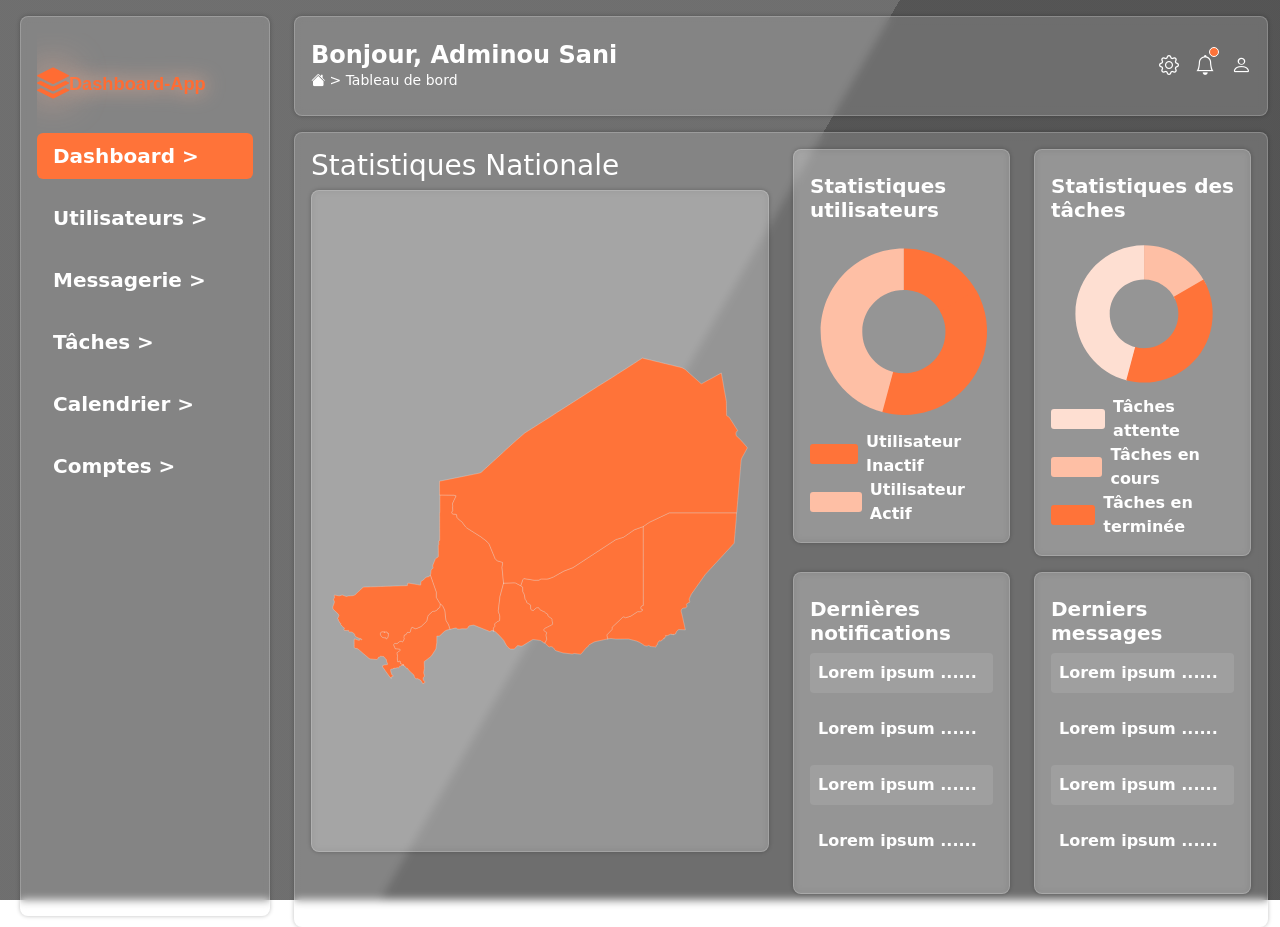
==== accueil.html @ ce7a54b5 "first commit" ====
<!DOCTYPE html>
<html lang="fr">

<head>
    <meta charset="UTF-8">
    <meta name="viewport" content="width=device-width, initial-scale=1.0">
    <title>Dashboard</title>
    <link rel="stylesheet" href="style.css">
    <link rel="stylesheet" href="https://cdn.jsdelivr.net/npm/bootstrap-icons@1.11.0/font/bootstrap-icons.css">
    <link href="https://cdn.jsdelivr.net/npm/bootstrap@5.3.0/dist/css/bootstrap.min.css" rel="stylesheet">
</head>

<body>

    <div class="bg"></div>
    <div class="bg bg2"></div>
    <div class="bg bg3"></div>
    <div class="container-fluid d-flex justify-content-between align-items-start gap-3">
        <!-- SIDEBAR DESKTOP -->
        <div>
            <aside class="sidebar d-none d-lg-flex flex-column  rounded-3 mt-3 ms-2 p-3">
                <div>
                    <?xml version="1.0" encoding="UTF-8" standalone="no"?>
                    <!-- Created with Inkscape (http://www.inkscape.org/) -->

                    <svg width="190" height="100" viewBox="0 0 183.67662 30" version="1.1" id="svg11960"
                        xml:space="preserve" inkscape:version="1.2.1 (9c6d41e410, 2022-07-14)"
                        sodipodi:docname="Logo.svg" xmlns:inkscape="http://www.inkscape.org/namespaces/inkscape"
                        xmlns:sodipodi="http://sodipodi.sourceforge.net/DTD/sodipodi-0.dtd"
                        xmlns="http://www.w3.org/2000/svg" xmlns:svg="http://www.w3.org/2000/svg">
                        <sodipodi:namedview id="namedview11962" pagecolor="#ffffff" bordercolor="#000000"
                            borderopacity="0.25" inkscape:showpageshadow="2" inkscape:pageopacity="0.0"
                            inkscape:pagecheckerboard="0" inkscape:deskcolor="#d1d1d1" inkscape:document-units="mm"
                            showgrid="false" showguides="false" inkscape:zoom="0.86048189" inkscape:cx="368.97929"
                            inkscape:cy="109.24111" inkscape:window-width="1600" inkscape:window-height="837"
                            inkscape:window-x="-8" inkscape:window-y="-8" inkscape:window-maximized="1"
                            inkscape:current-layer="layer1">
                            <sodipodi:guide position="-47.310285,214.17486" orientation="1,0" id="guide12081"
                                inkscape:locked="false" />
                        </sodipodi:namedview>
                        <defs id="defs11957">
                            <filter style="color-interpolation-filters:sRGB;" inkscape:label="Drop Shadow"
                                id="filter15197" x="-1.4018321" y="-1.4562633" width="3.8036641" height="3.9125265">
                                <feFlood flood-opacity="1" flood-color="rgb(255,182,153)" result="flood"
                                    id="feFlood15187" />
                                <feComposite in="flood" in2="SourceGraphic" operator="in" result="composite1"
                                    id="feComposite15189" />
                                <feGaussianBlur in="composite1" stdDeviation="9.34579" result="blur"
                                    id="feGaussianBlur15191" />
                                <feOffset dx="0" dy="0" result="offset" id="feOffset15193" />
                                <feComposite in="SourceGraphic" in2="offset" operator="over" result="composite2"
                                    id="feComposite15195" />
                            </filter>
                            <filter style="color-interpolation-filters:sRGB;" inkscape:label="Drop Shadow"
                                id="filter15209" x="-0.14834909" y="-1.323307" width="1.2966982" height="3.6466139">
                                <feFlood flood-opacity="1" flood-color="rgb(255,182,153)" result="flood"
                                    id="feFlood15199" />
                                <feComposite in="flood" in2="SourceGraphic" operator="in" result="composite1"
                                    id="feComposite15201" />
                                <feGaussianBlur in="composite1" stdDeviation="9.34579" result="blur"
                                    id="feGaussianBlur15203" />
                                <feOffset dx="0" dy="0" result="offset" id="feOffset15205" />
                                <feComposite in="SourceGraphic" in2="offset" operator="over" result="composite2"
                                    id="feComposite15207" />
                            </filter>
                        </defs>
                        <g inkscape:label="Layer 1" inkscape:groupmode="layer" id="layer1"
                            transform="translate(-13.827123,-70.212432)"><text xml:space="preserve"
                                style="font-weight:bold;font-size:17.6389px;font-family:sans-serif;-inkscape-font-specification:'sans-serif Bold';fill:#ff6c33;stroke-width:1.5;filter:url(#filter15209)"
                                x="44.670601" y="91.678001" id="text12085">
                                <tspan sodipodi:role="line" id="tspan12083" style="stroke-width:1.5" x="44.670601"
                                    y="91.678001">Dashboard-App</tspan>
                            </text>
                            <g style="fill:#ff6c33;fill-opacity:1;filter:url(#filter15197)" id="g12123"
                                transform="matrix(1.947753,0,0,1.947753,13.827933,70.211812)">
                                <path
                                    d="m 14.12,10.163 1.715,0.858 c 0.22,0.11 0.22,0.424 0,0.534 L 8.267,15.34 a 0.6,0.6 0 0 1 -0.534,0 L 0.165,11.555 a 0.299,0.299 0 0 1 0,-0.534 l 1.716,-0.858 5.317,2.659 c 0.505,0.252 1.1,0.252 1.604,0 l 5.317,-2.66 z M 7.733,0.063 a 0.6,0.6 0 0 1 0.534,0 l 7.568,3.784 a 0.3,0.3 0 0 1 0,0.535 L 8.267,8.165 a 0.6,0.6 0 0 1 -0.534,0 L 0.165,4.382 a 0.299,0.299 0 0 1 0,-0.535 z"
                                    id="path12111" style="fill:#ff6c33;fill-opacity:1" />
                                <path
                                    d="m 14.12,6.576 1.715,0.858 c 0.22,0.11 0.22,0.424 0,0.534 l -7.568,3.784 a 0.6,0.6 0 0 1 -0.534,0 L 0.165,7.968 a 0.299,0.299 0 0 1 0,-0.534 L 1.881,6.576 7.198,9.235 c 0.505,0.252 1.1,0.252 1.604,0 z"
                                    id="path12113" style="fill:#ff6c33;fill-opacity:1" />
                            </g>
                        </g>
                    </svg>

                </div>
                <ul class="nav flex-column">
                    <li class="nav-item mb-3">
                        <a href="accueil.html"
                            class="nav-link text-white fw-semibold fs-5 bg-orange rounded-2 menu-hover">Dashboard ></a>
                    </li>
                    <li class="nav-item mb-3">
                        <a href="utilisateur.html" class="nav-link text-white fw-semibold fs-5 menu-hover">Utilisateurs
                            ></a>
                    </li>
                    <li class="nav-item mb-3">
                        <a href="messagerie.html" class="nav-link text-white fw-semibold fs-5 menu-hover">Messagerie
                            ></a>
                    </li>
                    <li class="nav-item mb-3">
                        <a href="taches.html" class="nav-link text-white fw-semibold fs-5 menu-hover">Tâches ></a>
                    </li>
                    <li class="nav-item mb-3">
                        <a href="calendrier.html" class="nav-link text-white fw-semibold fs-5 menu-hover">Calendrier
                            ></a>
                    </li>
                    <li class="nav-item mb-3">
                        <a href="comptes.html" class="nav-link text-white fw-semibold fs-5 menu-hover">Comptes ></a>
                    </li>
                </ul>
            </aside>
            <!-- OFFCANVAS MOBILE -->
            <div class="offcanvas offcanvas-start mon-offcanvas p-3" tabindex="-1" id="offcanvasNavbar">
                <div class="offcanvas-header">
                    <a class="navbar-brand text-start w-100" href="#">
                        <img src="./Logo (1).png" alt="logo" class="w-100">
                    </a>
                    <button type="button" class="btn-close" data-bs-dismiss="offcanvas" aria-label="Close"></button>
                </div>
                <div class="offcanvas-body">
                    <ul class="nav flex-column">
                        <li class="nav-item mb-3">
                            <a href="accueil.html" data-bs-dismiss="offcanvas"
                                class="nav-link text-white fw-semibold menu-hover bg-orange rounded-2">Dashboard ></a>
                        </li>
                        <li class="nav-item mb-3">
                            <a href="utilisateur.html" data-bs-dismiss="offcanvas"
                                class="nav-link text-white fw-semibold menu-hover">Utilisateurs ></a>
                        </li>
                        <li class="nav-item mb-3">
                            <a href="messagerie.html" data-bs-dismiss="offcanvas"
                                class="nav-link text-white fw-semibold menu-hover">Messagerie ></a>
                        </li>
                        <li class="nav-item mb-3">
                            <a href="taches.html" data-bs-dismiss="offcanvas"
                                class="nav-link text-white fw-semibold menu-hover">Tâches ></a>
                        </li>
                        <li class="nav-item mb-3">
                            <a href="calendrier.html" data-bs-dismiss="offcanvas"
                                class="nav-link text-white fw-semibold menu-hover">Calendrier ></a>
                        </li>
                        <li class="nav-item mb-3">
                            <a href="comptes.html" data-bs-dismiss="offcanvas"
                                class="nav-link text-white fw-semibold menu-hover">Comptes ></a>
                        </li>
                    </ul>
                </div>
            </div>
        </div>
        <!-- ZONE DROITE : navbar + contenu -->
        <div class="main-wrapper mt-3 ms-2 min-vh-100 flex-grow-1">
            <!-- NAVBAR -->
            <nav class="navbar sticky-top px-3   py-4 rounded-3">
                <button class="navbar-toggler d-lg-none me-2" type="button" data-bs-toggle="offcanvas"
                    data-bs-target="#offcanvasNavbar" aria-controls="offcanvasNavbar">
                    <span class="navbar-toggler-icon"></span>
                </button>

                <div class="d-flex justify-content-between align-items-center flex-grow-1">
                    <div>
                        <h1 class="fs-4 fw-bold mb-0 text-white">Bonjour, Adminou Sani</h1>
                        <div class="text-taille small text-white">
                            <i class="bi bi-house-fill"></i> > Tableau de bord
                        </div>
                    </div>
                    <div class="les-icons d-flex align-items-center gap-3 text-white">
                        <i class="bi bi-gear fs-5"></i>
                        <div class="position-relative">
                            <i class="bi bi-bell fs-5"></i>
                            <div class="point-orange rounded-circle border border-white position-absolute"></div>
                        </div>
                        <i class="bi bi-person fs-5"></i>
                    </div>
                </div>
            </nav>
            <!-- CONTENU PRINCIPAL -->
            <main class="le-contenu p-3 mt-3 flex-grow-1">
                <div class="row">
                    <div class="col-12 col-lg-6 mb-3">
                        <div>
                            <h2 class="fs-3 text-white">
                                Statistiques Nationale
                            </h2>
                            <div class=" le-contenu d-flex justify-content-center align-items-center">
                                <?xml version="1.0"?>
                                <svg baseprofile="tiny" fill="#FF7339" height="660" stroke="#ffffff"
                                    stroke-linecap="round" stroke-linejoin="round" stroke-width=".5" version="1.2"
                                    viewbox="0 0 1000 786" width="690" xmlns="http://www.w3.org/2000/svg">
                                    <g id="features">
                                        <path
                                            d="M397.8 633.9l-3.1-0.7-1.1 0.2-3.3 1.9-0.6 0.2-0.4-0.2-0.3-0.3-0.6-0.3-16.2-6.5-16.3-6.5-1.9-0.4-8.5 1.5-1.6 0.8-0.6 0.9-1 2.2-0.8 0.9-1.7 1.3-0.7 0.3-2 0.3-8.2-0.3-5.8 1-3.4-0.2-1.3-0.6-1.3-1.2-1.3-0.6-1.8 0.2-11.5 2.8-3.3-10.3-5.4-9-0.3-0.8-2.3-20-0.5-2.3-4.4-9-1.3-1.5-3.9-2.5-8.1-13.6-0.5-1.2-0.1-2.6 0.2-8.3-12.8-36.8-0.1-0.1-0.4-0.7 0.7-1.8 0.5-2.3 0.5-5.8 0.4-1.1 0.9-1.4 3.3-3.3 0.1-0.2 0-0.2 0-0.3 0-0.1 0-0.1-0.1-0.1 0-0.1-0.7-1.7-0.2-1.7 0.2-1.6 5.1-12.7 0.9-1.4 1.1-1.2 1.4-1 2.5-1.3 0.8-0.8 0.4-1.4 0-6.6 0-5.2-0.1-8 0-3.8 0.2-0.5 0.7-1.2 0.3-0.7-0.3-5.9 0-1 0.4-1.1 0.4-0.2 0.2 0 0.4 0 0.8-0.6 0-0.1 0-6.2 0-3.8 0-7.4-0.1-7.5 0-7.4 0-7.5 0-7.4-0.1-7.5 0-4.2 0-1.7 0.4 0 0.2-0.1 0-2.2 0-2 0-4.5 0-4.4 0-4.3 0-4.5 0-4.2-0.1-4.6 0.1-4.3 0-3.8 0.1 0 30.2 0.4 5.4 1.6-7.5 15.8-0.5 1.5-0.1 0.4 0 0.4 0.1 0.7 0.2 1.4 0.3 0.9 0.2 0.7 0 0.3 0 0.4-0.1 0.3-0.4 1.3-0.1 0.3 0.6 7.2-0.1 0.8-1.7 2.7-0.4 0.7 0 0.8 0.1 0.3 0.2 0.6 0.3 0.7 0.5 1.1 0.9 0.4 1 0.2 6.1 0.5 0.8 0.3 0.4 0.8 1.2 6.1 0.4 0.9 0.8 0.8 10 8.4 7.6 10.4 1.3 1.2 1.2 1 30.7 19.4 12.9 9.8 5.1 5.8 0.2 0.4 12.6 30.4 0.2 0.6 0.9 1.8 0.4 0.4 0.3 0.4 3.9 3 0.8 0.5 0.4 0.1 8.9 2.4 1 0.5 0.2 0.8 0.1 1-1.3 9.7 3.4 34.1-8.1 30.1-0.1 1.2 0 1.1-3.4 27.9 0.2 1.9 0.3 1.5 1.8 4.3 0.2 0.6 0.2 1.4 0.4 1.6 0.2 0.6 0.1 2.9-0.5 6.3-0.3 1.1-0.2 0.2-0.8 0.5-0.5 0.2-1.9 0.4-0.3 0.1-0.3 0.1-0.3 0.2-0.6 0.7-0.6 0.5-3.7 2.6-0.8 0.8-0.5 0.7 0 0.9 0.7 3.1 0 1-0.7 1-1.8 1.9-0.8 0.9-0.2 1-0.1 1 0 3.3 0 1z"
                                            id="NE5" name="Tahoua">
                                        </path>
                                        <path
                                            d="M200.1 708.7l-1.2-0.5-2.1-1.2-1.2-0.3-1.3-0.6-0.6-1.3-0.2-1.7-0.1-1.4-0.1-0.9-0.4-0.5-0.5-0.2-0.6 0.1-0.2 0.3-0.3 0.4-0.1 0.4-0.1 0.4-0.2 0.4-0.3 0.1-0.3-0.2-0.1-0.1-2.3 0-0.2-0.6 0-1.6-0.2-0.7-0.2-1.1-0.3-4 0-1.6 0.3-1.3 0.2-1.2 0-0.7-0.1-0.7-1-3.8-0.1-0.7-0.1-0.7 0.1-0.8 0.1-0.3 0.2-0.4 0.4-0.4 0.8-0.8 0.9-0.6 1.3-0.7 0.3-0.1 2-1.7 0.9-0.6 0.2-0.3 0.1-0.5-0.3-1-0.6-0.4-0.9-0.3-8.8-0.9-0.3 0-0.1-0.1-3.5-8-0.1-0.4 0-0.3 0.1-0.4 0.2-0.4 0.4-0.6 0.7-0.8 0.6-0.5 0.7-0.4 0.5-0.1 0.4-0.1 0.3 0.1 1.4 0.3 0.6 0.1 0.8 0 0.3-0.1 0.6-0.2 0.6-0.2 0.3-0.2 5-3.9 1.9-0.5 0.8 0 1.2 0.2 0.2 0 0.2 0.1 0.7 0.5 0.6 0.2 0.4 0.1 0.3 0 0.4-0.3 0.4-0.3 1.1-1.7 0.8-2.4 0.6-2.7 0-0.4-0.1-0.3-0.5-1.1-0.1-0.3 0-0.3 0.1-0.7 0.4-1.3 0.3-1.3 0.1-1.2 0.2-0.3 0.2-0.3 1.2-0.4 1.6-0.3 0.9-0.3 0.5-0.7 1.2-2.8 0.4-0.7 0.6-0.3 0.3-0.1 4 0 1-0.1 0.8-0.2 0.4-0.9 0.3-0.9 1-5 0.7-1.6 1-1.8 0.6-0.6 0.8 0 0.9 0.3 5.9 2.5 0.9 0.3 0.6-0.1 9.6-4.2 1.9-1.1 10.6-9.9 1.1-1.4 0.4-1.2 2.1-9 0.3-0.9 0.2-0.6 1.7-2.4 7.9-6.8 0.8-0.4 0.9-0.4 0.6-0.1 0.8-0.1 1.5 0.1 0.5-0.1 4.4-2.1 0.9-0.6 0.8-0.7 0.6-1.9 0.5-0.5 0.5-0.2 1.6-0.5 1.7-1.9 1-7.1 3.9 2.5 1.3 1.5 4.4 9 0.5 2.3 2.3 20 0.3 0.8 5.4 9 3.3 10.3-6.8 1.7-3.1 1.2-2.7 2-9.1 8.7-1.6 0.8-1.7 0.3-3.7 0.1-0.1 14.1-0.2 1.4-1.8 12.7-9.2 14.4-3.7 3.6-12.6 9.5-0.2 0.6 0.5 14.7-1.5 7.7 0 2.6 1.4 4.3 0.2 2-0.9 1.9-1 1-0.6 0.9-0.3 1 0.3 3.3 0.2 0.6 0.3 0.6 0.2 0.2 0.3 0.1 1.3 1.5 0.7 1.1 0.3 1.1-0.4 1.3-0.7 0.7-2.9 1.8-0.4-0.4-0.6-0.9-0.5-0.3-0.2-0.4-0.1-0.5-0.2-0.5-0.3-0.9-0.2-0.5-0.2-0.2-0.4-0.2-0.4-0.3-1.9-2.8-0.4-0.5-0.7-0.4-2.1-0.8-2.6-1.6-0.6-0.2-0.6-0.3-0.7-0.2-0.8 0.5-0.8 0.4-0.8-0.2-0.7-0.5-0.5-0.5-0.8-0.9-1.3-2.2-0.4-1.1-0.3-1.3-0.1-1.3-0.2-0.3-0.8-0.6-0.2-0.3-9.9-9.1-2.3-3.4-0.6-1.1-0.2-0.3-0.5-0.2-1.9-0.2-0.6-0.3-0.7-0.3-0.4-0.5-0.4-1.3-0.5-0.7-0.5-0.7-1.2-0.6-2.8-2.5z"
                                            id="NE3" name="Dosso">
                                        </path>
                                        <path
                                            d="M648.6 651.5l-0.1-0.3-1.9-6.8 0.2-0.9 0.4-1.4 10-10.4 0.4-0.7 0.2-0.4 0.1-0.5 0.1-0.7 0-1.6-0.1-1.2 0.1-0.5 0.3-0.4 23.3-21.7 1.2-0.8 0.7-0.1 0.8 0.3 2.3 1.3 0.7 0.3 0.5 0 0.7-0.1 10.5-3.3 14.4-9.4 0.8-0.4 0.5-0.1 4.8 0.3 0.8-0.2 0.7-0.3 3.9-2.8 0.4-0.5-0.3-0.5-2.3-0.8-0.7-0.4-0.4-0.5-0.3-0.6-0.3-0.9-0.2-0.9 0.2-1.4 0.2-0.7 0.3-0.7 0.5-0.6 1.6-1 1.6-0.8 1.1-0.1 0.1-0.2-0.2-172.9 1.2-0.7 0.9-0.8 11.7-8 43.8-20.7 147.1 0-0.1 2.6-0.1 1.9-0.1 0.3 0 0.4 0 1.8 0 0.1-0.1 1.6 0 0.6 0.1 0.2-0.2 0.7 0 0.3-0.1 1.5 0 0.2-0.1 1.9 0 0.2-0.2 2.8-0.3 2.7-0.2 2.8-0.2 2.7-0.3 2.8-0.2 2.7-0.2 2.8-0.3 2.7-0.2 2.8-0.2 2.7-0.3 2.8-0.2 2.7-0.2 2.7-0.2 2.8-0.3 2.7-0.2 2.8-0.2 2.7-0.3 2.8-0.1 1.5-0.2 0.7-0.2 0.6-0.7 1.1-2 2.1-3.2 3.5-3.2 3.5-3.2 3.5-3.3 3.5-3.2 3.5-3.2 3.5-3.2 3.5-3.3 3.5-3.2 3.5-3.2 3.5-3.2 3.5-3.3 3.5-3.2 3.5-3.2 3.5-3.2 3.5-3.3 3.4-2.2 2.4-3.4 3.7-3.1 3.4-1.6 2.3-1.7 2.4-1.8 2.5-1.7 2.4-1.7 2.4-1.7 2.5-1.7 2.4-1.7 2.4-1.8 2.4-1.7 2.5-1.7 2.4-1.7 2.4-1.7 2.4-1.7 2.5-1.7 2.4-1.8 2.4-1.7 2.4-1.6 2.4-1.5 3.2-1.9 4.1-0.9 1.8-0.3 1.1 0 1.3 0.2 1.2 0.8 2.6 0.1 1.2-0.5 1.4-0.9 0.4-1.1 0.1-1.2 0.3-0.5 0.4-1.9 2.1-1.1 0.8-0.2 0.3 0.1 0.3 0.6 0.6 0.2 0.3 0.3 2.3 0 1.1-0.5 1.1-1.9 1.6-0.9 0.2-1.4 0.3-2.3 0.1-2.1 0.9-1.5 0.7-1.8 2.7-0.1 3.5 1.1 4.1 0.8 3 0.6 2.8 0.4 1.8 0.5 1.9 0.4 1.9 0.4 1.9 0.4 1.9 0.4 1.9 0.4 1.9 0.4 1.9 0.5 1.8 0.4 1.9 0.4 1.9 0.4 1.9 0.4 1.9 0.4 1.9 0.4 1.9 0.4 1.8-14.2-0.6-1.7 0.3-0.5 0.4 0 1.1-0.9 0.6-2.3 2.1-0.4 0.6-0.3 0.6 0 0.2 0.3 0.4 0.1 0.4-0.2 0.4-0.4 0.1-0.4 0-0.2 0.1-0.5 0.8 0.1 0.3 0.8 0.1-1.1 1.4-1.4 0.5-1.5 0.3-1.5 0.7 0.2-0.5 0.1-0.6-0.1-0.5-0.6-0.1-0.3 0.3-0.4 0.9-0.5 0.5 0-0.7 0-0.2-0.9 0.3-1.1 0.1-0.6-0.2 0.3-0.6 0-0.4-1.6 0.2-1.5 0.5-5.2 2.6-1.5 0.3-1.6-0.4-0.3 1-0.5 0.1-0.7-0.4-0.9-0.2 0 0.4 0.4 0.1 0.4 0.3 0.4 0.3 0.4 0.5-0.8 0.6-1.6 1.8 0 0.2 0.1 0.5-0.1 0.1-0.2 0.1-0.5-0.1-0.1 0-0.3 0.2-0.7 0.2-0.2 0.3 0.2 0.6 0.4 0.5 0 0.2-0.8 0.1-0.1-0.2-0.3-0.4-0.4-0.3-0.1 0.2-0.1 0.1-0.4 0.9-1.5 1.9-0.9 0.7-1.3 0.3-0.7 0.3-0.4 1.4-0.5 0.3-0.9-0.2-0.5-0.4-0.5-0.5-0.6-0.5-0.1 1-0.1 0.3-0.4 0.4-0.4 0.3-0.4 0.1-0.2-0.3-0.3 0.2-2.1 2-0.2 1-0.7 1-0.4 0.9 0.9 0.4-0.4 1.3-0.3 0.6-0.4 0.5-0.5 0.2-1.3 0.2-0.2 0.2-0.5 3.2-0.3 0.7-0.8 0.3-0.9-0.1-1.1-0.4-1.3-0.2-1.6-0.1-2-0.1-1-0.3-0.5 0.4-0.4-0.3-0.5-0.5-0.5-0.4-0.6 0.1-0.3 0.3-0.3 0.3-0.2 0.1-0.5 0-0.1-0.3 0-0.3-0.2-0.4-0.7-0.3-2.9-1.1-0.9 0.2-1.2 0.9-0.8 0.1-2 0.2-3.3-0.9-1.2-0.5-2.6-2.1-8-4.9-6.4-2.7-17.3-4.4-28 0.2-10.5-1.3-5.5 0.5-1.6 0.3z"
                                            id="NE2" name="Diffa">
                                        </path>
                                        <path
                                            d="M397.8 633.9l0-1 0-3.3 0.1-1 0.2-1 0.8-0.9 1.8-1.9 0.7-1 0-1-0.7-3.1 0-0.9 0.5-0.7 0.8-0.8 3.7-2.6 0.6-0.5 0.6-0.7 0.3-0.2 0.3-0.1 0.3-0.1 1.9-0.4 0.5-0.2 0.8-0.5 0.2-0.2 0.3-1.1 0.5-6.3-0.1-2.9-0.2-0.6-0.4-1.6-0.2-1.4-0.2-0.6-1.8-4.3-0.3-1.5-0.2-1.9 3.4-27.9 0-1.1 0.1-1.2 8.1-30.1 22.9-0.8 3 0.2 11.5 6.2 3.7 2.2 0.8 2 0.3 8.3 0.3 1.2 2.3 4 0.6 1.9 1.9 9.8 0.3 0.8 0.5 0.7 1.1 1.2 0.5 0.8 1.3 3.8 0.8 0.9 0.9 0.7 5 2.7 0.8 0.6 0.5 0.6 0.2 0.8 0.3 7.4 0.1 0.8 0.3 0.8 0.7 0.6 2.9 1.3 0.9 0.3 0.8-0.1 0.9-0.6 5.3-4.7 0.9-0.5 0.9-0.2 3.2 0.1 0.5 0.1 0.3 0.2 1.9 3 0.9 1.1 0.5 0.3 2.2 1.1 0.7 0.2 1.1 0.5 1.9 1.5 0.3 0.1 0.3 0.1 1.2 0.1 0.6 0.3 0.9 0.5 2.9 2.8 0.3 0.2 2.3 1.1 0.7 0.4 0.7 0.6 0.2 0.3 0.2 0.5 0.2 0.6 0.4 2.1 0.1 0.4 0.4 0.6 7.1 5 0.9 0.9 0.3 0.9 0.1 1 0 1.9 0.1 0.8 0.1 0.7 0.4 1.1 0.3 2.2 0 2-0.1 1-0.3 0.8-0.7 0.5-16.4 8.4-0.3 0.3-0.2 0.2-0.2 0.2-0.2 0.4-0.3 0.8-0.1 0.3-0.1 0.7 0.1 0.8 0.2 0.6 0.5 0.9 0.8 0.7 1 0.5 2 0.9 0.8 0.5 0.6 0.6 0 0.8-1.3 4.6 0 0.9 1.4 8.3 0 1-0.4 1-3.5 6.5-0.3 0.4 0-0.1-1.7-0.4-0.9-0.4-1.9-1.6-1.6-0.9-1.3-1.3-0.7-0.6-1.6-0.6-14.6-2-1.9 0.1-2 0.9-20.9 12.7-1.8 0.6-2 0-6-1.1-1.3 0.2-3.5 4.1-2.7 2.5-1.3 0.6-0.3 0-1 0.2-4.3 0-1.9-0.2-1.8-0.7-1.8-1.4-2.1-1.9-3.4-4-1.5-2.6-4.6-8.6-9.4-10.4-8.1-7.7-3.8-2.2-1.1-0.2z"
                                            id="NE4" name="Maradi">
                                        </path>
                                        <path
                                            d="M726.2 405.2l0.2 172.9-0.1 0.2-1.1 0.1-1.6 0.8-1.6 1-0.5 0.6-0.3 0.7-0.2 0.7-0.2 1.4 0.2 0.9 0.3 0.9 0.3 0.6 0.4 0.5 0.7 0.4 2.3 0.8 0.3 0.5-0.4 0.5-3.9 2.8-0.7 0.3-0.8 0.2-4.8-0.3-0.5 0.1-0.8 0.4-14.4 9.4-10.5 3.3-0.7 0.1-0.5 0-0.7-0.3-2.3-1.3-0.8-0.3-0.7 0.1-1.2 0.8-23.3 21.7-0.3 0.4-0.1 0.5 0.1 1.2 0 1.6-0.1 0.7-0.1 0.5-0.2 0.4-0.4 0.7-10 10.4-0.4 1.4-0.2 0.9 1.9 6.8 0.1 0.3-27.9 6.1-2.4 1-10.9 6.1-1 1-0.3 0.6-0.2 1.5-0.3 0.6-0.4 0.4-0.2 0.1-0.3-0.1-0.6 0.3-1.2 0.7-1.9 1.8-9.8 11.7-0.4 0.5-0.7 0.6-0.6 0.4-0.4 0.2-1.2 0-12.2-1.4-1.1 0.1-3.1 0.8-2.1 0-16.7-1.9-2.1-0.3-15.1-4.5-2.1-1.2-1-1.2-1.6-2.7-1.2-1.3-2.5-1.9-1.4-0.6-1.5-0.4-0.7 0-1.4 0.2-0.7 0.2-0.6 0.3-0.3 0.2-0.2 0-0.6-0.2-0.4-0.3-5.7-5.3-1.4-1.7-0.8-0.7-0.8-0.3 0.3-0.4 3.5-6.5 0.4-1 0-1-1.4-8.3 0-0.9 1.3-4.6 0-0.8-0.6-0.6-0.8-0.5-2-0.9-1-0.5-0.8-0.7-0.5-0.9-0.2-0.6-0.1-0.8 0.1-0.7 0.1-0.3 0.3-0.8 0.2-0.4 0.2-0.2 0.2-0.2 0.3-0.3 16.4-8.4 0.7-0.5 0.3-0.8 0.1-1 0-2-0.3-2.2-0.4-1.1-0.1-0.7-0.1-0.8 0-1.9-0.1-1-0.3-0.9-0.9-0.9-7.1-5-0.4-0.6-0.1-0.4-0.4-2.1-0.2-0.6-0.2-0.5-0.2-0.3-0.7-0.6-0.7-0.4-2.3-1.1-0.3-0.2-2.9-2.8-0.9-0.5-0.6-0.3-1.2-0.1-0.3-0.1-0.3-0.1-1.9-1.5-1.1-0.5-0.7-0.2-2.2-1.1-0.5-0.3-0.9-1.1-1.9-3-0.3-0.2-0.5-0.1-3.2-0.1-0.9 0.2-0.9 0.5-5.3 4.7-0.9 0.6-0.8 0.1-0.9-0.3-2.9-1.3-0.7-0.6-0.3-0.8-0.1-0.8-0.3-7.4-0.2-0.8-0.5-0.6-0.8-0.6-5-2.7-0.9-0.7-0.8-0.9-1.3-3.8-0.5-0.8-1.1-1.2-0.5-0.7-0.3-0.8-1.9-9.8-0.6-1.9-2.3-4-0.3-1.2-0.3-8.3-0.8-2-3.7-2.2 4.7-13.2 2.2-2.5 23.1 3.6 9.8-0.1 4.5-2.4 1.2-0.3 1.1 0 10.4 0.2 3.4-0.3 10.6-3.8 23.5-13.2 20.3-7.7 93.9-61.5 16.9-5.2 23.5-16.2 19.5-7.1z"
                                            id="NE7" name="Zinder">
                                        </path>
                                        <path
                                            d="M200.1 708.7l-0.6 0.9-1.4 0.1-0.6 0.1-1.2-0.1-0.5 0.2-0.7 0.4-0.9 1.1-0.5 0.4-0.6 0.2-0.6-0.4-0.6 0.2-0.3 0.3-0.2 0.5-0.1 0.4-0.2 0.5-0.8 1.3-0.5 0.3-2.1-0.6-0.4 0.1-0.6 0.5-0.4 0.2-0.3 0-0.5-0.3-0.2-0.1-2 0.6-0.3 0.1-0.5 0.6-0.4 0.1-0.4 0.1-0.2-0.3-0.1-0.3-0.1-0.1-0.7-0.1-0.5 0-0.4 0.1-0.3 0.7-0.3 0.7-0.3-0.1-0.3-0.4-0.5-0.1-0.3 0.2-0.4 0.7-0.2 0.2-0.7 0-1.3 0-0.8 0.1-1.4 0.6-0.5 1 0 1.4 0.6 3.2 1.9 5.6 0.3 0.5 0.5 0.5 0.5 0.5 0.7 0.3 0.5 0.1 0.4 0.3 0.1 0.7 0 1-0.5 0.1-0.6-0.2-0.5 0.1-0.4 0.4-0.5 0.8-0.4 0.5-0.5 0.1-0.5-0.1-0.5 0.2-0.3 0.7 0.1 0.7 0.6 1 0.1 0.6-3-2.6-4.5-6.4-4.1-5.6-4.2-6.1-2.5-3.4-1.1-2.1 0.1-1.7 0.9-0.7 3.3-0.7 0.3-0.2 0.4-0.6 0.3-0.2 0.2 0 0.6 0.3 0.3 0.1 3.4-0.3 0.9-0.2 0.4-0.6-0.1-1.3 0-0.3 0.2-0.6 0-0.3-0.3-0.4-0.7-0.8-0.3-0.5-0.5-0.9-0.3-0.8-0.4-3.5-0.2-0.8-0.4-0.7-0.5-0.7-1-0.7-0.7-0.4-0.6-0.7-0.2-0.3-0.3-1.1-1.5-1.8-2.3-0.6-5.6-0.5-0.5 0.3-1 1.1-0.7 0.4-0.4-0.1-0.4-0.2-0.5 0.1-0.2 0.3-0.4 0.8-1 1.4-0.6 1.2-0.7 1-1 0.6-1 0.2-7.3-0.7-5.8-0.5-2-0.5-1.6-0.9-3.9-3.3-3.2-2.7-4.7-4-1.4-1.2-4.3-3.7-3.4-2.9-3.3-2.7-1.7-0.9-4.2-0.4-1.6-0.9-0.5-0.9-0.2-1.1 0-1.1 0-3.8 0-5.5-0.1-5 0.8-2.4 1.2 0.2 4.6 1.8 3.1 0.8 1.3 0.6 0.4-0.2 0.5-2 0.3-0.6 0.3-0.4 1.1 0.3 0.9 0.9 1.1 0.5 1.6-0.6-1.1-1.2-0.9-0.7-1-0.2-2.4-0.3-1-0.3-6.3-3-1.9-1.4-1.1-1.8-0.3-2.6-2.3-2.5-3.1-1.9-2.6-0.8-2.2 0.2-1 0-1.2-0.6-0.6-0.6-0.1-0.4 0.2-0.3 0-0.2 0-0.4 0-0.4-0.2-0.5-0.5-0.1-7.7 0.3-1.5-0.6-0.8-1.4 0.3-0.9 0.5-1.3 0.4-1.1-0.4-0.5-1.1-0.4-0.7-0.7-0.6-0.8-1.9-1.3-0.9-0.8-0.2-0.4-0.5-0.6-0.4-1.1-0.5-0.5-1.2-0.8-0.4-0.4 0-0.6 0.5-1.1 0-0.5-0.6-0.7-1-0.5-1-0.7-0.4-1-0.1-1.1-0.6-0.5-0.8-0.4-0.5-0.6 0-0.5 0.5-1 0-0.3-0.2-0.5-0.3-0.4-0.4-0.2-0.4-0.4-0.7-1.1-0.2-0.7 0.2-0.7 1.4-2.2 0.3-0.7 0.3-1.8 0.2-0.5 0.5-0.8 0.1-0.5-0.2-0.3-2.4-3.3-8.3-7.6-0.8-0.7-1.7-2.9-0.3-3 3.8-11-0.4-1.8-1.7-3.4 0.1-1.7 0.7-0.9 0.8-0.7 0.6-0.8-0.2-1.3-0.3-3 0-1.5 0.3-0.3 0.4-0.1 0.1-0.1 0.8 0.2 0.5 0.2 0.6 0.1 0.8 0.1 2.2 0.5 1.1 0.2 1 0.2 1 0.2 0.8 0.1 0.3 0.1 0.7 0.2 0.7-0.2 0.6-0.2 0.5-0.2 3.4-1 0.4-0.1 1.2-0.3 8.9 3.1 0.8 0 0.2 0 0.5 0 0.3 0 0.4-0.2 0.7-0.4 0.3-0.1 1-0.3 0.4 0 0.6-0.1 0.7 0 1.4-0.1 2-0.1 1-0.1 1.6-0.1 0.6 0 1-0.1 1.6-0.2 0.5-0.1 1.1-0.2 0.2 0 0.1 0 0.3-0.2 0.5-0.3 0.4-0.3 0.4-0.1 0.3-0.3 0.5-0.5 1.7-1.6 0.3-0.2 1.1-1 0.3-0.3 1.6-1.5 1.7-1.6 1.7-1.5 1.9-1.8 1.5-1.5 1.7-1.5 1.7-1.5 1.7-1.6 0.2-0.2 0.2-0.2 0.1 0 0.1-0.1 0.2-0.3 0.9-0.2 4.2-0.2 5.6-0.2 5.5-0.2 5.6-0.2 5.5-0.1 0.2 0 5.4-0.2 5.5-0.2 5.6-0.2 5.5-0.2 5.6-0.2 5.5-0.2 5.6-0.2 5.5-0.2 5.6-0.2 5.5-0.2 5.6-0.1 3-0.1 2.6-0.1 2.8-0.1 0.3-0.8 0-2.2 0.1-1.1 0.2-0.6 0.4-0.3 0.9-0.2 2.3-0.1 6.8 1.2 10.8 1.8 6 1.1 0.3 0.1 0.5 0.1 0.6-0.4 0.5-6.4 0.5-1.6 5.1-3.1 1.7-1.8 2.8-3.2 2.1-1.1 2.4-0.5 2.1-0.4 2.2-1.2 1.5-1.7 0.1-0.4 0.4 0.7 0.1 0.1 12.8 36.8-0.2 8.3 0.1 2.6 0.5 1.2 8.1 13.6-1 7.1-1.7 1.9-1.6 0.5-0.5 0.2-0.5 0.5-0.6 1.9-0.8 0.7-0.9 0.6-4.4 2.1-0.5 0.1-1.5-0.1-0.8 0.1-0.6 0.1-0.9 0.4-0.8 0.4-7.9 6.8-1.7 2.4-0.2 0.6-0.3 0.9-2.1 9-0.4 1.2-1.1 1.4-10.6 9.9-1.9 1.1-9.6 4.2-0.6 0.1-0.9-0.3-5.9-2.5-0.9-0.3-0.8 0-0.6 0.6-1 1.8-0.7 1.6-1 5-0.3 0.9-0.4 0.9-0.8 0.2-1 0.1-4 0-0.3 0.1-0.6 0.3-0.4 0.7-1.2 2.8-0.5 0.7-0.9 0.3-1.6 0.3-1.2 0.4-0.2 0.3-0.2 0.3-0.1 1.2-0.3 1.3-0.4 1.3-0.1 0.7 0 0.3 0.1 0.3 0.5 1.1 0.1 0.3 0 0.4-0.6 2.7-0.8 2.4-1.1 1.7-0.4 0.3-0.4 0.3-0.3 0-0.4-0.1-0.6-0.2-0.7-0.5-0.2-0.1-0.2 0-1.2-0.2-0.8 0-1.9 0.5-5 3.9-0.3 0.2-0.6 0.2-0.6 0.2-0.3 0.1-0.8 0-0.6-0.1-1.4-0.3-0.3-0.1-0.4 0.1-0.5 0.1-0.7 0.4-0.6 0.5-0.7 0.8-0.4 0.6-0.2 0.4-0.1 0.4 0 0.3 0.1 0.4 3.5 8 0.1 0.1 0.3 0 8.8 0.9 0.9 0.3 0.6 0.4 0.3 1-0.1 0.5-0.2 0.3-0.9 0.6-2 1.7-0.3 0.1-1.3 0.7-0.9 0.6-0.8 0.8-0.4 0.4-0.2 0.4-0.1 0.3-0.1 0.8 0.1 0.7 0.1 0.7 1 3.8 0.1 0.7 0 0.7-0.2 1.2-0.3 1.3 0 1.6 0.3 4 0.2 1.1 0.2 0.7 0 1.6 0.2 0.6 2.3 0 0.1 0.1 0.3 0.2 0.3-0.1 0.2-0.4 0.1-0.4 0.1-0.4 0.3-0.4 0.2-0.3 0.6-0.1 0.5 0.2 0.4 0.5 0.1 0.9 0.1 1.4 0.2 1.7 0.6 1.3 1.3 0.6 1.2 0.3 2.1 1.2 1.2 0.5z m-41.6-71.8l-2.7-0.6-2.3 0-2 0.8-1.2 1.5-0.3 1.4 0.1 2.1 1.1 2.2 1.3 1.9 1.7 1.7 2 0.7 2.1 0.3 1.8 0.2 1.8-0.2 0.4 0.8 0.3 1.1 0.4 0.9 1.2-0.9 1-0.7 1.1-2.3 0.7-2.6 0.5-2.4 0.1-1.8-0.1-1.5-0.9-0.6-1.4 0.4-0.6-0.7 0.1-1.8-0.5-0.2-2.6 0.2-3.1 0.1z"
                                            id="NE6" name="Tillabéri">
                                        </path>
                                        <path
                                            d="M420.2 529.3l-3.4-34.1 1.3-9.7-0.1-1-0.2-0.8-1-0.5-8.9-2.4-0.4-0.1-0.8-0.5-3.9-3-0.3-0.4-0.4-0.4-0.9-1.8-0.2-0.6-12.6-30.4-0.2-0.4-5.1-5.8-12.9-9.8-30.7-19.4-1.2-1-1.3-1.2-7.6-10.4-10-8.4-0.8-0.8-0.4-0.9-1.2-6.1-0.4-0.8-0.8-0.3-6.1-0.5-1-0.2-0.9-0.4-0.5-1.1-0.3-0.7-0.2-0.6-0.1-0.3 0-0.8 0.4-0.7 1.7-2.7 0.1-0.8-0.6-7.2 0.1-0.3 0.4-1.3 0.1-0.3 0-0.4 0-0.3-0.2-0.7-0.3-0.9-0.2-1.4-0.1-0.7 0-0.4 0.1-0.4 0.5-1.5 7.5-15.8-5.4-1.6-30.2-0.4-0.1 0-0.7 0 0-0.1 0-7.5-0.1-7.5 0-7.5 0-7.2 0-0.4 10.8-2.2 10.9-2.2 10.8-2.2 10.9-2.2 5.7-1.1 12.6-2.6 12.6-2.5 5.7-1.2 7.4-1.5 2.6-1 2.5-1.7 4.5-4.2 3.6-3.3 3.7-3.3 3.6-3.3 3.6-3.3 3.6-3.3 3.6-3.3 3.7-3.3 3.6-3.4 3.6-3.3 3.6-3.3 3.7-3.3 3.6-3.3 3.6-3.4 3.6-3.3 3.7-3.3 3.6-3.3 3.3-3.1 2.2-1.9 4.4-3.9 4.1-3.6 4.1-3.6 4.1-3.5 4.1-3.6 5.7-5 7.6-4.7 3.9-2.5 3.6-2.3 0.3-0.2 3.9-2.4 3.9-2.5 3.9-2.5 3.9-2.5 3.9-2.4 3.9-2.5 4-2.5 3.9-2.5 3.9-2.4 3.9-2.5 1.2-0.8 15.4-10 85.4-54.5 3-1.9 29.6-18.5 2.3-1.4 3.9-2.5 3.9-2.5 3.9-2.5 3.9-2.6 3.9-2.5 3.9-2.5 4-2.5 3.9-2.5 3.9-2.5 3.9-2.5 3.9-2.5 3.9-2.5 3.9-2.5 3.9-2.5 3.9-2.6 4-2.5 3.9-2.5 1.5 0.4 3.5 0.9 5.1 1.2 5.1 1.2 5.1 1.3 5 1.2 5.1 1.2 5.1 1.2 5 1.3 5.1 1.2 5.1 1.2 5 1.3 5.1 1.2 5.1 1.2 5.1 1.3 5 1.2 5.1 1.2 5.8 1.5 6.8 3.7 3.2 2.9 7.2 6.5 7.2 6.4 7.2 6.4 7.2 6.4 2.6 2.4 0.8 0.4 0.9-0.1 3.7-2 9.8-5.4 9.8-5.3 9.8-5.4 9.9-5.4 0.7 3.9 0.7 3.9 0.7 3.9 0.7 3.9 0.7 3.9 0.7 3.9 0.7 3.9 0.6 3.9 0.7 3.9 0.7 3.9 0.7 3.9 0.7 3.9 0.7 3.8 0.7 3.9 0.5 2.7 0.4 2.6 0.5 2.5 0 1.2 0 3.3 0.1 4.5 0.1 5.2 0.1 5.3 0.1 4.5 0 3.2 0 1.3 0 1.6 0.3 1 0.9 0.9 2.7 1.4 1.1 0.8 2 2.4 1.3 2.2 1 1.5 1 1.5 0.9 1.5 1 1.5 1 1.5 0.9 1.5 1 1.5 0.9 1.5 1 1.6 1 1.5 0.9 1.5 1 1.5 1 1.5 0.9 1.5 1 1.5 0.9 1.5 1 1.5-2.3 1.3-1.4 2.4-0.5 2.9 0.5 2.7 0.6 1.6 0.9 1.3 1 1.2 4.7 3.7 1.6 1.8 3.3 3.8 3.4 3.7 2.2 2.5 1.1 1.2 1.3 1.5 2 2.3 1.4 1.5 0.8 1.3 0.1 1-0.4 1.1-1.2 2.1-2.3 4.3-2.3 4.2-2.3 4.2-2.3 4.2-0.8 1.6-0.8 2.1-1 2.7-0.2 2.6-0.3 2.8-0.2 2.7-0.2 2.8-0.2 2.3-0.1 0.5 0 0.9-0.2 1.9-0.2 2.8-0.3 2.8-0.2 2.8-0.2 2.7-0.2 2.8-0.3 2.8-0.2 2.8-0.2 2.8-0.3 2.7-0.2 2.8-0.2 2.8-0.3 2.8-0.2 2.7-0.2 2.8-0.3 2.8-0.2 2.7-0.2 2.8-0.3 2.8-0.2 2.8-0.2 2.7-0.3 2.8-0.2 2.8-0.2 2.7-0.3 2.8-0.2 2.8-0.2 2.7-0.3 2.8-0.2 2.8-0.2 2.7-0.2 2.8-0.3 2.7-0.2 2.8-0.2 2.8-0.3 2.7-0.2 2.8-0.2 2.2-0.5 0-147.1 0-43.8 20.7-11.7 8-0.9 0.8-1.2 0.7-19.5 7.1-23.5 16.2-16.9 5.2-93.9 61.5-20.3 7.7-23.5 13.2-10.6 3.8-3.4 0.3-10.4-0.2-1.1 0-1.2 0.3-4.5 2.4-9.8 0.1-23.1-3.6-2.2 2.5-4.7 13.2-11.5-6.2-3-0.2-22.9 0.8z"
                                            id="NE1" name="Agadez">
                                        </path>
                                        <path
                                            d="M158.5 636.9l3.1-0.1 2.6-0.2 0.5 0.2-0.1 1.8 0.6 0.7 1.4-0.4 0.9 0.6 0.1 1.5-0.1 1.8-0.5 2.4-0.7 2.6-1.1 2.3-1 0.7-1.2 0.9-0.4-0.9-0.3-1.1-0.4-0.8-1.8 0.2-1.8-0.2-2.1-0.3-2-0.7-1.7-1.7-1.3-1.9-1.1-2.2-0.1-2.1 0.3-1.4 1.2-1.5 2-0.8 2.3 0 2.7 0.6z"
                                            id="NE8" name="Niamey">
                                        </path>
                                    </g>
                                    <g id="points">
                                        <circle class="12.286851944793613|0.9438101599054242" cx="90.9" cy="715.3"
                                            id="0">
                                        </circle>
                                        <circle class="17.015483254427252|8.852500548798517" cx="545.5" cy="434.3"
                                            id="1">
                                        </circle>
                                        <circle class="22.926272391469304|15.179452859912992" cx="909.1" cy="72.7"
                                            id="2">
                                        </circle>
                                    </g>
                                    <g id="label_points">
                                        <circle class="Tahoua" cx="339" cy="514.1" id="NE5">
                                        </circle>
                                        <circle class="Dosso" cx="239.9" cy="661.2" id="NE3">
                                        </circle>
                                        <circle class="Diffa" cx="795.5" cy="482.1" id="NE2">
                                        </circle>
                                        <circle class="Maradi" cx="450.3" cy="614.7" id="NE4">
                                        </circle>
                                        <circle class="Zinder" cx="614.4" cy="558.4" id="NE7">
                                        </circle>
                                        <circle class="Tillabéri" cx="163.9" cy="586.6" id="NE6">
                                        </circle>
                                        <circle class="Agadez" cx="635.3" cy="275" id="NE1">
                                        </circle>
                                        <circle class="Niamey" cx="159.1" cy="643" id="NE8">
                                        </circle>
                                    </g>
                                </svg>
                            </div>
                        </div>
                    </div>

                    <!-- Colonne droite -->
                    <div class="col-12 col-lg-6">
                        <div class="row">

                            <!-- Donut 1 -->
                            <div class="col-12 col-sm-6 mb-3">
                                <div class="le-contenu p-3 d-flex flex-column align-items-center">
                                    <h3 class="fs-5 fw-bold text-white mt-2">Statistiques utilisateurs</h3>
                                    <svg width="200px" height="200px" viewBox="0 0 2253.00 2253.00" version="1.1"
                                        xml:space="preserve"
                                        style="fill-rule:evenodd;clip-rule:evenodd;stroke-linecap:round;stroke-linejoin:round;stroke-miterlimit:1.5;"
                                        fill="#000000" stroke="none" xmlns="http://www.w3.org/2000/svg">
                                        <rect x="1.997" y="0" width="2250" height="2250" style="fill:none;" />
                                        <path
                                            d="M1147.83,208.333c-517.767,0 -937.5,419.733 -937.5,937.5c-0,428.307 290.274,802.155 705.228,908.271l116.136,-454.135c-207.477,-53.058 -352.614,-239.982 -352.614,-454.136c-0,-258.883 209.866,-468.75 468.75,-468.75l-0,-468.75Z"
                                            style="fill:#FEBFA5;stroke:#202020;stroke-width:0.02253;" />
                                        <path
                                            d="M1997.49,749.576c-153.977,-330.174 -485.321,-541.243 -849.663,-541.243l-0,468.704c182.171,0 347.843,105.535 424.832,270.622l424.831,-198.083Z"
                                            style="fill:#FF7339;stroke:#202020;stroke-width:0.02253;" />
                                        <path
                                            d="M905.188,2051.39c500.124,134.008 1014.19,-162.788 1148.2,-662.913c64.353,-240.168 30.664,-496.064 -93.656,-711.393l-405.95,234.375c62.16,107.665 79.005,235.613 46.828,355.697c-67.003,250.062 -324.036,398.46 -574.099,331.456l-121.321,452.778Z"
                                            style="fill:#FF7339;stroke:#202020;stroke-width:0.02253;" />
                                    </svg>
                                    <div class="d-flex flex-column justify-content-center align-items-start">
                                        <div class="d-flex align-items-center gap-2">
                                            <div class="trait-orange"></div>
                                            <p class="fw-semibold text-white mb-0">Utilisateur Inactif</p>
                                        </div>
                                        <div class="d-flex align-items-center gap-2">
                                            <div class="trait-orange-claire"></div>
                                            <p class="fw-semibold text-white mb-0">Utilisateur Actif</p>
                                        </div>
                                    </div>
                                </div>
                            </div>

                            <!-- Donut 2 -->
                            <div class="col-12 col-sm-6 mb-3">
                                <div class="le-contenu p-3 d-flex flex-column align-items-center">
                                    <h3 class="fs-5 fw-bold text-white mt-2">Statistiques des tâches</h3>
                                    <svg width="165px" height="165px" viewBox="0 0 2253.00 2253.00" version="1.1"
                                        xml:space="preserve"
                                        style="fill-rule:evenodd;clip-rule:evenodd;stroke-linecap:round;stroke-linejoin:round;stroke-miterlimit:1.5;"
                                        fill="#000000" stroke="none" xmlns="http://www.w3.org/2000/svg">
                                        <rect x="1.997" y="0" width="2250" height="2250" style="fill:none;" />
                                        <path
                                            d="M1147.83,208.333c-517.767,0 -937.5,419.733 -937.5,937.5c-0,428.307 290.274,802.155 705.228,908.271l116.136,-454.135c-207.477,-53.058 -352.614,-239.982 -352.614,-454.136c-0,-258.883 209.866,-468.75 468.75,-468.75l-0,-468.75Z"
                                            style="fill:#FEDFD2;stroke:#202020;stroke-width:0.02253;" />
                                        <path
                                            d="M1997.49,749.576c-153.977,-330.174 -485.321,-541.243 -849.663,-541.243l-0,468.704c182.171,0 347.843,105.535 424.832,270.622l424.831,-198.083Z"
                                            style="fill:#FEBFA5;stroke:#202020;stroke-width:0.02253;" />
                                        <path
                                            d="M905.188,2051.39c500.124,134.008 1014.19,-162.788 1148.2,-662.913c64.353,-240.168 30.664,-496.064 -93.656,-711.393l-405.95,234.375c62.16,107.665 79.005,235.613 46.828,355.697c-67.003,250.062 -324.036,398.46 -574.099,331.456l-121.321,452.778Z"
                                            style="fill:#FF7339;stroke:#202020;stroke-width:0.02253;" />
                                    </svg>
                                    <div class="d-flex flex-column justify-content-center align-items-start">
                                        <div class="d-flex align-items-center gap-2">
                                            <div class="trait-orange-claire1"></div>
                                            <p class="fw-semibold text-white mb-0">Tâches attente</p>
                                        </div>
                                        <div class="d-flex align-items-center gap-2">
                                            <div class="trait-orange-claire"></div>
                                            <p class="fw-semibold text-white mb-0">Tâches en cours</p>
                                        </div>
                                        <div class="d-flex align-items-center gap-2">
                                            <div class="trait-orange"></div>
                                            <p class="fw-semibold text-white mb-0">Tâches en terminée</p>
                                        </div>
                                        
                                        
                                    </div>
                                </div>
                            </div>

                            <!-- Notifications -->
                            <div class="col-12 col-sm-6 mb-3">
                                <div class="le-contenu p-3">
                                    <h3 class="fs-5 fw-bold text-white mt-2">Dernières notifications</h3>
                                    <p class="bg-lorem w-100 p-2 fw-semibold text-white">Lorem ipsum ......</p>
                                    <p class="w-100 p-2 fw-semibold text-white">Lorem ipsum ......</p>
                                    <p class="bg-lorem w-100 p-2 fw-semibold text-white">Lorem ipsum ......</p>
                                    <p class="w-100 p-2 fw-semibold text-white">Lorem ipsum ......</p>
                                </div>
                            </div>

                            <!-- Messages -->
                            <div class="col-12 col-sm-6 mb-3">
                                <div class="le-contenu p-3">
                                    <h3 class="fs-5 fw-bold text-white mt-2">Derniers messages</h3>
                                    <p class="bg-lorem w-100 p-2 fw-semibold text-white">Lorem ipsum ......</p>
                                    <p class="w-100 p-2 fw-semibold text-white">Lorem ipsum ......</p>
                                    <p class="bg-lorem w-100 p-2 fw-semibold text-white">Lorem ipsum ......</p>
                                    <p class="w-100 p-2 fw-semibold text-white">Lorem ipsum ......</p>
                                </div>
                            </div>

                        </div>
                    </div>
                </div>
            </main>
        </div>
    </div>


    <script src="https://cdn.jsdelivr.net/npm/bootstrap@5.3.0/dist/js/bootstrap.bundle.min.js"></script>
</body>

</html>
---- style.css ----
* {
    padding: 0;
    margin: 0;
    box-sizing: border-box;
}

body {
    margin: 0;
    font-family: sans-serif;
}

.bg {
    animation: slide 3s ease-in-out infinite alternate;
    background-image: linear-gradient(-60deg, #3D3D3D 50%, #5B5B5B 50%);
    bottom: 0;
    left: -50%;
    opacity: .5;
    position: fixed;
    right: -50%;
    top: 0;
    z-index: -1;
}

.bg2 {
    animation-direction: alternate-reverse;
    animation-duration: 4s;
}

.bg3 {
    animation-duration: 5s;
}

@keyframes slide {
    0% {
        transform: translateX(-25%);
    }

    100% {
        transform: translateX(25%);
    }
}

.sidebar,
.navbar,
.le-contenu,
.mon-offcanvas,
.ligne-utilisateur1,
.mode-visuel,
.bg-kanban,
.bg-attente,
.bg-compte {
    background: rgba(255, 255, 255, 0.15) !important;
    box-shadow: 0 0 .25em rgba(0, 0, 0, .25);
    backdrop-filter: blur(4px);
}

.content {
    max-width: 600px;
    width: 100%;
}

.offcanvas-backdrop {
    background: transparent !important;
}

.sidebar {
    top: 0;
    left: 0;
    width: 250px;
    height: 100vh;
    border: 1px solid rgba(255, 255, 255, 0.2);
    overflow-y: auto;
    z-index: 99;
    border-radius: 0;
}

.navbar {
    top: 0;
    z-index: 98;
    border: 1px solid rgba(255, 255, 255, 0.2);
    min-height: 80px;
}

.le-contenu {
    border-radius: .50em;
    border: 1px solid rgba(255, 255, 255, 0.2);

}

.bg-orange,
.point-orange,
.trait-orange {
    background: #FF7339 !important;
}


.menu-hover:hover {
    background: rgba(255, 255, 255, 0.2);
    border-radius: 6px;
}



.trait-orange-claire {
    background: #FEBFA5;
}

.trait-orange-claire1 {
    background: #FEDFD2;
}

.trait-orange,
.trait-orange-claire,
.trait-orange-claire1 {
    width: 60px;
    height: 20px;
    border-radius: 3px;
}

.point-orange {
    width: 10px;
    height: 10px;
    top: -4px;
    right: -4px;
}

.text-taille {
    font-size: 14px;
}

.bg-lorem,
.bg-cendre {
    background: rgba(170, 170, 170, 0.5);
    border-radius: 4px;
}

.mon-offcanvas {
    width: 280px !important;
}

.les-input input,
.input-container input {
    background: transparent !important;
    border: none;
    color: white;
    outline: none;
}

.les-input input::placeholder {
    color: rgba(255, 255, 255, 0.7);
}

.cerle-blanc {
    width: 40px;
    height: 40px;
    color: #FF7339;
}

.liste-utilisateurs {
    overflow: auto;
    max-height: 700px;
    max-width: 100%;
}

.table-scroll {
    min-width: 768px;
}

.ligne-utilisateur,
.ligne-utilisateur1 {
    display: grid;
    grid-template-columns: 50px 2fr 1fr 1fr 1fr;
    align-items: center;
    gap: 15px;
}



/* Onglet par défaut */
.nav-tabs .reception,
.nav-tabs .kanban {
    color: white;
    border: none;
    background: transparent;
}

/* Onglet actif — gradient activé */
.nav-tabs .reception.active,
.nav-tabs .kanban.active {
    background: linear-gradient(90deg, #d0d0d0 0%, #888888 50%, #d0d0d0 100%);
    color: white !important;
    border-radius: 10px;
    padding: 10px;
}

.nav-tabs .nav-link {
    border: none !important;
}

.nav-tabs .nav-link.active {
    border: none !important;
}

.contenu-scroll {
    overflow: auto;
    max-height: 250px;
    max-width: 100%;
    width: 100%;
}

.le-contenu-scrollable {
    min-width: 1024px;
}

.bubble {
    width: 50px;
    height: 50px;
    color: #FF7339;
    border: 1px solid rgba(0, 0, 0, 0.1);
    position: relative;
    flex-shrink: 0;
    margin-left: -20px;
    
}
.bubble:first-child {
  margin-left: 0; /* pas de superposition pour le 1er */
}

.bubble span {
  position: relative;
  z-index: 1;
}
.point div {
    width: 6px;
    height: 6px;
    opacity: 0.95;
}
.kanban-scroll,
.compte-scroll{
overflow: auto;
    max-height: 770px;
    max-width: 100%;
}
.kanban-scrollable,
.compte-scrollable{
min-width: 1024px;
}

.bg-card{
    background: rgba(255, 255, 255, 0.18);
}
.bg-orange-transparant{
    background: #685D57;
    color: #FF7339;
    border: #FF7339 solid 1px;
}

/* Survol */
/* .nav-tabs .reception:hover {
  color: #ccc;
  border: none;
  background: transparent !important;
} */


















@media (max-width: 576px) {
    .navbar h1 {
        font-size: 1rem !important;
    }

    .text-taille {
        font-size: 0.75rem;
    }

    .les-icons i {
        font-size: 1.2rem !important;
    }

    .point-orange {
        top: -4px;
        right: -4px;
    }
}

@media (min-width: 576px) and (max-width: 992px) {
    .navbar h1 {
        font-size: 1.3rem !important;
    }

    .point-orange {
        top: -4px;
        right: -4px;
    }

}

@media (min-width: 992px) {
    .main-wrapper {
        margin-left: 250px;
    }
}
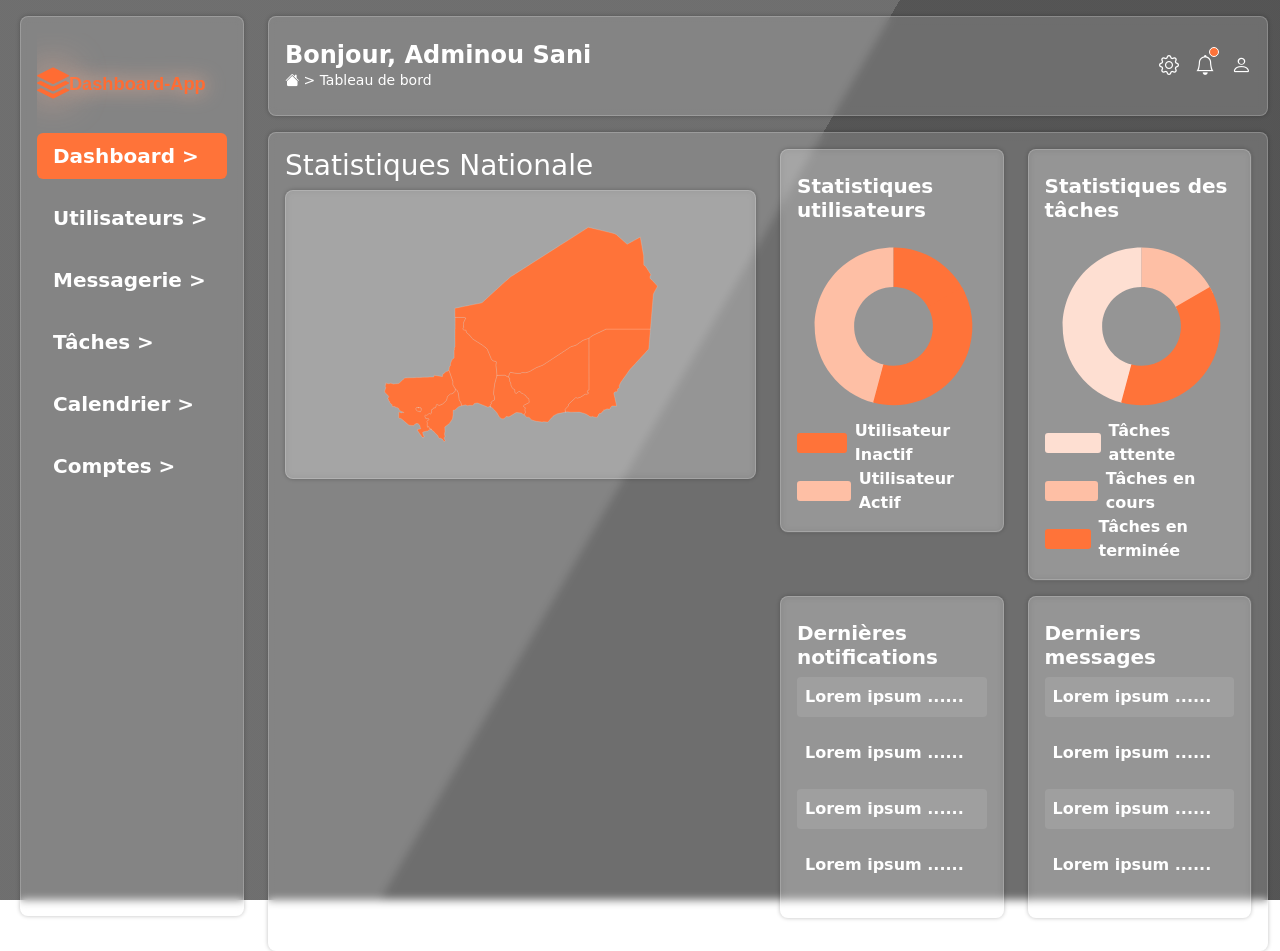
==== commit d708380d: "second commit" ====
--- a/accueil.html
+++ b/accueil.html
@@ -87,7 +87,7 @@
                 <ul class="nav flex-column">
                     <li class="nav-item mb-3">
                         <a href="accueil.html"
-                            class="nav-link text-white fw-semibold fs-5 bg-orange rounded-2 menu-hover">Dashboard ></a>
+                            class="nav-link text-white fw-semibold fs-5 bg-orange-sidebar rounded-2 menu-hover">Dashboard ></a>
                     </li>
                     <li class="nav-item mb-3">
                         <a href="utilisateur.html" class="nav-link text-white fw-semibold fs-5 menu-hover">Utilisateurs
@@ -121,7 +121,7 @@
                     <ul class="nav flex-column">
                         <li class="nav-item mb-3">
                             <a href="accueil.html" data-bs-dismiss="offcanvas"
-                                class="nav-link text-white fw-semibold menu-hover bg-orange rounded-2">Dashboard ></a>
+                                class="nav-link text-white fw-semibold menu-hover bg-orange-sidebar rounded-2">Dashboard ></a>
                         </li>
                         <li class="nav-item mb-3">
                             <a href="utilisateur.html" data-bs-dismiss="offcanvas"
@@ -150,7 +150,7 @@
         <!-- ZONE DROITE : navbar + contenu -->
         <div class="main-wrapper mt-3 ms-2 min-vh-100 flex-grow-1">
             <!-- NAVBAR -->
-            <nav class="navbar sticky-top px-3   py-4 rounded-3">
+            <nav id="navbar-dashboard" class="navbar sticky-top px-3   py-4 rounded-3">
                 <button class="navbar-toggler d-lg-none me-2" type="button" data-bs-toggle="offcanvas"
                     data-bs-target="#offcanvasNavbar" aria-controls="offcanvasNavbar">
                     <span class="navbar-toggler-icon"></span>
@@ -174,7 +174,7 @@
                 </div>
             </nav>
             <!-- CONTENU PRINCIPAL -->
-            <main class="le-contenu p-3 mt-3 flex-grow-1">
+            <main class="le-contenu p-3 mt-3 flex-grow-1" data-bs-spy="scroll" data-bs-target="#navbar-dashboard" data-bs-smooth-scroll="true" tabindex="0">
                 <div class="row">
                     <div class="col-12 col-lg-6 mb-3">
                         <div>
--- a/style.css
+++ b/style.css
@@ -55,15 +55,29 @@
 }
 
 .content {
-    max-width: 600px;
     width: 100%;
-}
-
+    max-width: 450px;
+    padding: 2em;
+}
+.le-contenu svg{
+    width:300px;
+    max-width:100%;
+}
+.bg-orange {
+    background-color: #FF7339;
+    transform: translateY(-2px);
+    transition: all 0.3s ease;
+}
+
+.bg-orange:hover {
+    background-color: #e65f24;
+    box-shadow: 0 8px 20px rgba(255, 115, 57, 0.4);
+}
 .offcanvas-backdrop {
     background: transparent !important;
 }
 
-.sidebar {
+/* .sidebar {
     top: 0;
     left: 0;
     width: 250px;
@@ -71,7 +85,13 @@
     border: 1px solid rgba(255, 255, 255, 0.2);
     overflow-y: auto;
     z-index: 99;
-    border-radius: 0;
+} */
+.sidebar {
+    position: sticky;
+    top: 0;
+    align-self: flex-start;
+     border: 1px solid rgba(255, 255, 255, 0.2);
+    height: 100vh;
 }
 
 .navbar {
@@ -86,8 +106,7 @@
     border: 1px solid rgba(255, 255, 255, 0.2);
 
 }
-
-.bg-orange,
+.bg-orange-sidebar,
 .point-orange,
 .trait-orange {
     background: #FF7339 !important;
@@ -174,7 +193,10 @@
     gap: 15px;
 }
 
-
+.le-contenu svg {
+    max-width: 100%;
+    height: auto;
+}
 
 /* Onglet par défaut */
 .nav-tabs .reception,
@@ -309,9 +331,9 @@
     }
 
 }
-
 @media (min-width: 992px) {
     .main-wrapper {
         margin-left: 250px;
     }
-}+}
+
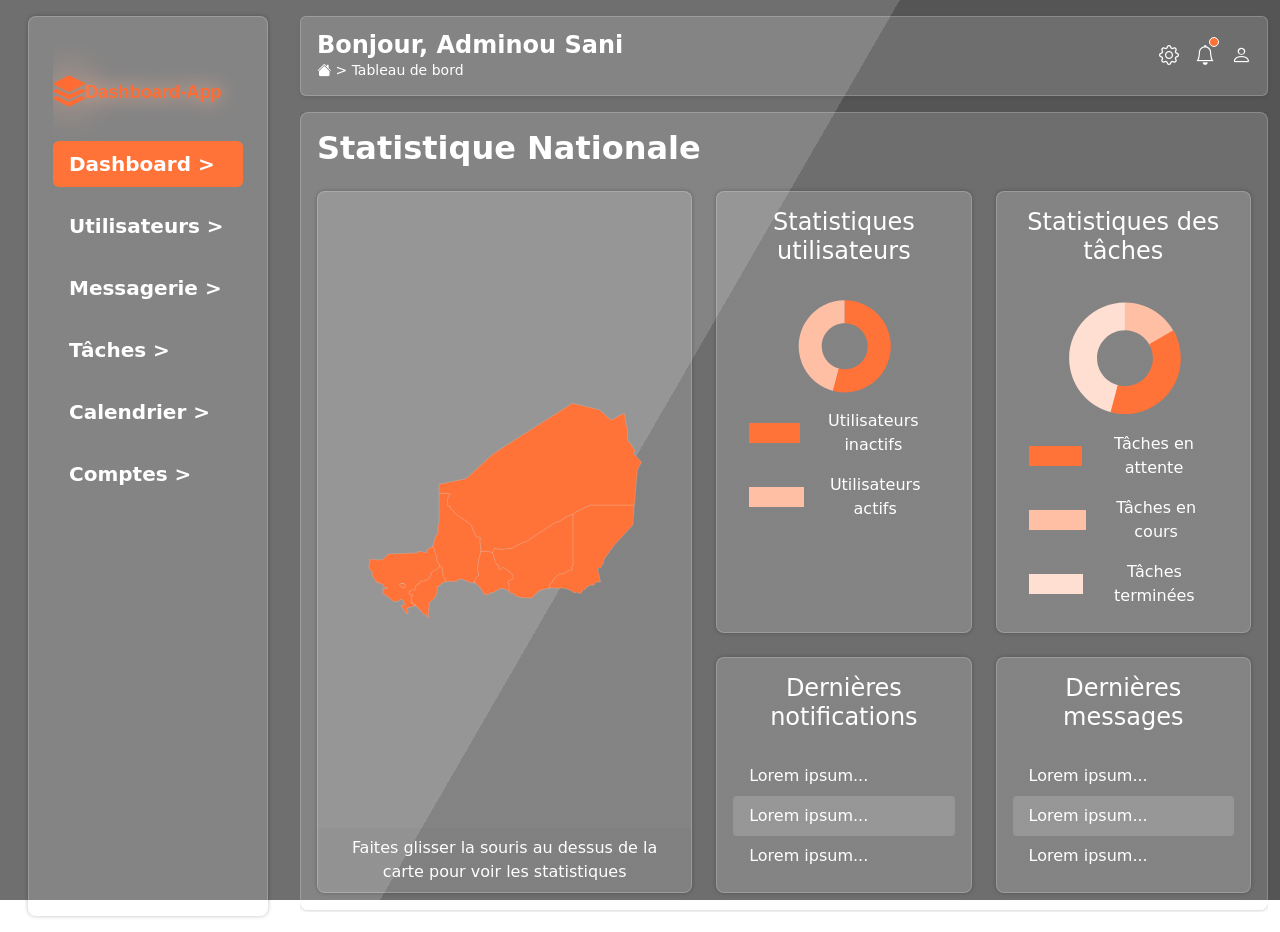
==== commit 71495fac: "second commit" ====
--- a/accueil.html
+++ b/accueil.html
@@ -18,7 +18,7 @@
     <div class="container-fluid d-flex justify-content-between align-items-start gap-3">
         <!-- SIDEBAR DESKTOP -->
         <div>
-            <aside class="sidebar d-none d-lg-flex flex-column  rounded-3 mt-3 ms-2 p-3">
+            <aside class="sidebar d-none d-lg-flex flex-column  rounded-3 m-3 p-4">
                 <div>
                     <?xml version="1.0" encoding="UTF-8" standalone="no"?>
                     <!-- Created with Inkscape (http://www.inkscape.org/) -->
@@ -87,7 +87,8 @@
                 <ul class="nav flex-column">
                     <li class="nav-item mb-3">
                         <a href="accueil.html"
-                            class="nav-link text-white fw-semibold fs-5 bg-orange-sidebar rounded-2 menu-hover">Dashboard ></a>
+                            class="nav-link text-white fw-semibold fs-5 bg-orange-sidebar rounded-2 menu-hover">Dashboard
+                            ></a>
                     </li>
                     <li class="nav-item mb-3">
                         <a href="utilisateur.html" class="nav-link text-white fw-semibold fs-5 menu-hover">Utilisateurs
@@ -121,7 +122,8 @@
                     <ul class="nav flex-column">
                         <li class="nav-item mb-3">
                             <a href="accueil.html" data-bs-dismiss="offcanvas"
-                                class="nav-link text-white fw-semibold menu-hover bg-orange-sidebar rounded-2">Dashboard ></a>
+                                class="nav-link text-white fw-semibold menu-hover bg-orange-sidebar rounded-2">Dashboard
+                                ></a>
                         </li>
                         <li class="nav-item mb-3">
                             <a href="utilisateur.html" data-bs-dismiss="offcanvas"
@@ -148,9 +150,10 @@
             </div>
         </div>
         <!-- ZONE DROITE : navbar + contenu -->
-        <div class="main-wrapper mt-3 ms-2 min-vh-100 flex-grow-1">
-            <!-- NAVBAR -->
-            <nav id="navbar-dashboard" class="navbar sticky-top px-3   py-4 rounded-3">
+        <div>
+            <!--  SCROLLSPY -->
+
+            <nav id="navbar-dashboard" class="navbar px-3 my-3 rounded shadow-sm sticky-top ">
                 <button class="navbar-toggler d-lg-none me-2" type="button" data-bs-toggle="offcanvas"
                     data-bs-target="#offcanvasNavbar" aria-controls="offcanvasNavbar">
                     <span class="navbar-toggler-icon"></span>
@@ -173,187 +176,322 @@
                     </div>
                 </div>
             </nav>
-            <!-- CONTENU PRINCIPAL -->
-            <main class="le-contenu p-3 mt-3 flex-grow-1" data-bs-spy="scroll" data-bs-target="#navbar-dashboard" data-bs-smooth-scroll="true" tabindex="0">
-                <div class="row">
-                    <div class="col-12 col-lg-6 mb-3">
-                        <div>
-                            <h2 class="fs-3 text-white">
-                                Statistiques Nationale
+
+            <main data-bs-spy="scroll" data-bs-target="#navbar-dashboard" data-bs-smooth-scroll="true"
+                class="scrollspy-example " tabindex="0" style="height:800px; overflow-y:auto;">
+
+                <!--  STATISTIQUES  -->
+
+                <section id="statistique" class="mb-5">
+
+                    <div class="card le-contenu  text-white ">
+
+                        <div class="card-body">
+
+                            <h2 class="mb-4 fw-bold">
+                                Statistique Nationale
                             </h2>
-                            <div class=" le-contenu d-flex justify-content-center align-items-center">
-                                <?xml version="1.0"?>
-                                <svg baseprofile="tiny" fill="#FF7339" height="660" stroke="#ffffff"
-                                    stroke-linecap="round" stroke-linejoin="round" stroke-width=".5" version="1.2"
-                                    viewbox="0 0 1000 786" width="690" xmlns="http://www.w3.org/2000/svg">
-                                    <g id="features">
-                                        <path
-                                            d="M397.8 633.9l-3.1-0.7-1.1 0.2-3.3 1.9-0.6 0.2-0.4-0.2-0.3-0.3-0.6-0.3-16.2-6.5-16.3-6.5-1.9-0.4-8.5 1.5-1.6 0.8-0.6 0.9-1 2.2-0.8 0.9-1.7 1.3-0.7 0.3-2 0.3-8.2-0.3-5.8 1-3.4-0.2-1.3-0.6-1.3-1.2-1.3-0.6-1.8 0.2-11.5 2.8-3.3-10.3-5.4-9-0.3-0.8-2.3-20-0.5-2.3-4.4-9-1.3-1.5-3.9-2.5-8.1-13.6-0.5-1.2-0.1-2.6 0.2-8.3-12.8-36.8-0.1-0.1-0.4-0.7 0.7-1.8 0.5-2.3 0.5-5.8 0.4-1.1 0.9-1.4 3.3-3.3 0.1-0.2 0-0.2 0-0.3 0-0.1 0-0.1-0.1-0.1 0-0.1-0.7-1.7-0.2-1.7 0.2-1.6 5.1-12.7 0.9-1.4 1.1-1.2 1.4-1 2.5-1.3 0.8-0.8 0.4-1.4 0-6.6 0-5.2-0.1-8 0-3.8 0.2-0.5 0.7-1.2 0.3-0.7-0.3-5.9 0-1 0.4-1.1 0.4-0.2 0.2 0 0.4 0 0.8-0.6 0-0.1 0-6.2 0-3.8 0-7.4-0.1-7.5 0-7.4 0-7.5 0-7.4-0.1-7.5 0-4.2 0-1.7 0.4 0 0.2-0.1 0-2.2 0-2 0-4.5 0-4.4 0-4.3 0-4.5 0-4.2-0.1-4.6 0.1-4.3 0-3.8 0.1 0 30.2 0.4 5.4 1.6-7.5 15.8-0.5 1.5-0.1 0.4 0 0.4 0.1 0.7 0.2 1.4 0.3 0.9 0.2 0.7 0 0.3 0 0.4-0.1 0.3-0.4 1.3-0.1 0.3 0.6 7.2-0.1 0.8-1.7 2.7-0.4 0.7 0 0.8 0.1 0.3 0.2 0.6 0.3 0.7 0.5 1.1 0.9 0.4 1 0.2 6.1 0.5 0.8 0.3 0.4 0.8 1.2 6.1 0.4 0.9 0.8 0.8 10 8.4 7.6 10.4 1.3 1.2 1.2 1 30.7 19.4 12.9 9.8 5.1 5.8 0.2 0.4 12.6 30.4 0.2 0.6 0.9 1.8 0.4 0.4 0.3 0.4 3.9 3 0.8 0.5 0.4 0.1 8.9 2.4 1 0.5 0.2 0.8 0.1 1-1.3 9.7 3.4 34.1-8.1 30.1-0.1 1.2 0 1.1-3.4 27.9 0.2 1.9 0.3 1.5 1.8 4.3 0.2 0.6 0.2 1.4 0.4 1.6 0.2 0.6 0.1 2.9-0.5 6.3-0.3 1.1-0.2 0.2-0.8 0.5-0.5 0.2-1.9 0.4-0.3 0.1-0.3 0.1-0.3 0.2-0.6 0.7-0.6 0.5-3.7 2.6-0.8 0.8-0.5 0.7 0 0.9 0.7 3.1 0 1-0.7 1-1.8 1.9-0.8 0.9-0.2 1-0.1 1 0 3.3 0 1z"
-                                            id="NE5" name="Tahoua">
-                                        </path>
-                                        <path
-                                            d="M200.1 708.7l-1.2-0.5-2.1-1.2-1.2-0.3-1.3-0.6-0.6-1.3-0.2-1.7-0.1-1.4-0.1-0.9-0.4-0.5-0.5-0.2-0.6 0.1-0.2 0.3-0.3 0.4-0.1 0.4-0.1 0.4-0.2 0.4-0.3 0.1-0.3-0.2-0.1-0.1-2.3 0-0.2-0.6 0-1.6-0.2-0.7-0.2-1.1-0.3-4 0-1.6 0.3-1.3 0.2-1.2 0-0.7-0.1-0.7-1-3.8-0.1-0.7-0.1-0.7 0.1-0.8 0.1-0.3 0.2-0.4 0.4-0.4 0.8-0.8 0.9-0.6 1.3-0.7 0.3-0.1 2-1.7 0.9-0.6 0.2-0.3 0.1-0.5-0.3-1-0.6-0.4-0.9-0.3-8.8-0.9-0.3 0-0.1-0.1-3.5-8-0.1-0.4 0-0.3 0.1-0.4 0.2-0.4 0.4-0.6 0.7-0.8 0.6-0.5 0.7-0.4 0.5-0.1 0.4-0.1 0.3 0.1 1.4 0.3 0.6 0.1 0.8 0 0.3-0.1 0.6-0.2 0.6-0.2 0.3-0.2 5-3.9 1.9-0.5 0.8 0 1.2 0.2 0.2 0 0.2 0.1 0.7 0.5 0.6 0.2 0.4 0.1 0.3 0 0.4-0.3 0.4-0.3 1.1-1.7 0.8-2.4 0.6-2.7 0-0.4-0.1-0.3-0.5-1.1-0.1-0.3 0-0.3 0.1-0.7 0.4-1.3 0.3-1.3 0.1-1.2 0.2-0.3 0.2-0.3 1.2-0.4 1.6-0.3 0.9-0.3 0.5-0.7 1.2-2.8 0.4-0.7 0.6-0.3 0.3-0.1 4 0 1-0.1 0.8-0.2 0.4-0.9 0.3-0.9 1-5 0.7-1.6 1-1.8 0.6-0.6 0.8 0 0.9 0.3 5.9 2.5 0.9 0.3 0.6-0.1 9.6-4.2 1.9-1.1 10.6-9.9 1.1-1.4 0.4-1.2 2.1-9 0.3-0.9 0.2-0.6 1.7-2.4 7.9-6.8 0.8-0.4 0.9-0.4 0.6-0.1 0.8-0.1 1.5 0.1 0.5-0.1 4.4-2.1 0.9-0.6 0.8-0.7 0.6-1.9 0.5-0.5 0.5-0.2 1.6-0.5 1.7-1.9 1-7.1 3.9 2.5 1.3 1.5 4.4 9 0.5 2.3 2.3 20 0.3 0.8 5.4 9 3.3 10.3-6.8 1.7-3.1 1.2-2.7 2-9.1 8.7-1.6 0.8-1.7 0.3-3.7 0.1-0.1 14.1-0.2 1.4-1.8 12.7-9.2 14.4-3.7 3.6-12.6 9.5-0.2 0.6 0.5 14.7-1.5 7.7 0 2.6 1.4 4.3 0.2 2-0.9 1.9-1 1-0.6 0.9-0.3 1 0.3 3.3 0.2 0.6 0.3 0.6 0.2 0.2 0.3 0.1 1.3 1.5 0.7 1.1 0.3 1.1-0.4 1.3-0.7 0.7-2.9 1.8-0.4-0.4-0.6-0.9-0.5-0.3-0.2-0.4-0.1-0.5-0.2-0.5-0.3-0.9-0.2-0.5-0.2-0.2-0.4-0.2-0.4-0.3-1.9-2.8-0.4-0.5-0.7-0.4-2.1-0.8-2.6-1.6-0.6-0.2-0.6-0.3-0.7-0.2-0.8 0.5-0.8 0.4-0.8-0.2-0.7-0.5-0.5-0.5-0.8-0.9-1.3-2.2-0.4-1.1-0.3-1.3-0.1-1.3-0.2-0.3-0.8-0.6-0.2-0.3-9.9-9.1-2.3-3.4-0.6-1.1-0.2-0.3-0.5-0.2-1.9-0.2-0.6-0.3-0.7-0.3-0.4-0.5-0.4-1.3-0.5-0.7-0.5-0.7-1.2-0.6-2.8-2.5z"
-                                            id="NE3" name="Dosso">
-                                        </path>
-                                        <path
-                                            d="M648.6 651.5l-0.1-0.3-1.9-6.8 0.2-0.9 0.4-1.4 10-10.4 0.4-0.7 0.2-0.4 0.1-0.5 0.1-0.7 0-1.6-0.1-1.2 0.1-0.5 0.3-0.4 23.3-21.7 1.2-0.8 0.7-0.1 0.8 0.3 2.3 1.3 0.7 0.3 0.5 0 0.7-0.1 10.5-3.3 14.4-9.4 0.8-0.4 0.5-0.1 4.8 0.3 0.8-0.2 0.7-0.3 3.9-2.8 0.4-0.5-0.3-0.5-2.3-0.8-0.7-0.4-0.4-0.5-0.3-0.6-0.3-0.9-0.2-0.9 0.2-1.4 0.2-0.7 0.3-0.7 0.5-0.6 1.6-1 1.6-0.8 1.1-0.1 0.1-0.2-0.2-172.9 1.2-0.7 0.9-0.8 11.7-8 43.8-20.7 147.1 0-0.1 2.6-0.1 1.9-0.1 0.3 0 0.4 0 1.8 0 0.1-0.1 1.6 0 0.6 0.1 0.2-0.2 0.7 0 0.3-0.1 1.5 0 0.2-0.1 1.9 0 0.2-0.2 2.8-0.3 2.7-0.2 2.8-0.2 2.7-0.3 2.8-0.2 2.7-0.2 2.8-0.3 2.7-0.2 2.8-0.2 2.7-0.3 2.8-0.2 2.7-0.2 2.7-0.2 2.8-0.3 2.7-0.2 2.8-0.2 2.7-0.3 2.8-0.1 1.5-0.2 0.7-0.2 0.6-0.7 1.1-2 2.1-3.2 3.5-3.2 3.5-3.2 3.5-3.3 3.5-3.2 3.5-3.2 3.5-3.2 3.5-3.3 3.5-3.2 3.5-3.2 3.5-3.2 3.5-3.3 3.5-3.2 3.5-3.2 3.5-3.2 3.5-3.3 3.4-2.2 2.4-3.4 3.7-3.1 3.4-1.6 2.3-1.7 2.4-1.8 2.5-1.7 2.4-1.7 2.4-1.7 2.5-1.7 2.4-1.7 2.4-1.8 2.4-1.7 2.5-1.7 2.4-1.7 2.4-1.7 2.4-1.7 2.5-1.7 2.4-1.8 2.4-1.7 2.4-1.6 2.4-1.5 3.2-1.9 4.1-0.9 1.8-0.3 1.1 0 1.3 0.2 1.2 0.8 2.6 0.1 1.2-0.5 1.4-0.9 0.4-1.1 0.1-1.2 0.3-0.5 0.4-1.9 2.1-1.1 0.8-0.2 0.3 0.1 0.3 0.6 0.6 0.2 0.3 0.3 2.3 0 1.1-0.5 1.1-1.9 1.6-0.9 0.2-1.4 0.3-2.3 0.1-2.1 0.9-1.5 0.7-1.8 2.7-0.1 3.5 1.1 4.1 0.8 3 0.6 2.8 0.4 1.8 0.5 1.9 0.4 1.9 0.4 1.9 0.4 1.9 0.4 1.9 0.4 1.9 0.4 1.9 0.5 1.8 0.4 1.9 0.4 1.9 0.4 1.9 0.4 1.9 0.4 1.9 0.4 1.9 0.4 1.8-14.2-0.6-1.7 0.3-0.5 0.4 0 1.1-0.9 0.6-2.3 2.1-0.4 0.6-0.3 0.6 0 0.2 0.3 0.4 0.1 0.4-0.2 0.4-0.4 0.1-0.4 0-0.2 0.1-0.5 0.8 0.1 0.3 0.8 0.1-1.1 1.4-1.4 0.5-1.5 0.3-1.5 0.7 0.2-0.5 0.1-0.6-0.1-0.5-0.6-0.1-0.3 0.3-0.4 0.9-0.5 0.5 0-0.7 0-0.2-0.9 0.3-1.1 0.1-0.6-0.2 0.3-0.6 0-0.4-1.6 0.2-1.5 0.5-5.2 2.6-1.5 0.3-1.6-0.4-0.3 1-0.5 0.1-0.7-0.4-0.9-0.2 0 0.4 0.4 0.1 0.4 0.3 0.4 0.3 0.4 0.5-0.8 0.6-1.6 1.8 0 0.2 0.1 0.5-0.1 0.1-0.2 0.1-0.5-0.1-0.1 0-0.3 0.2-0.7 0.2-0.2 0.3 0.2 0.6 0.4 0.5 0 0.2-0.8 0.1-0.1-0.2-0.3-0.4-0.4-0.3-0.1 0.2-0.1 0.1-0.4 0.9-1.5 1.9-0.9 0.7-1.3 0.3-0.7 0.3-0.4 1.4-0.5 0.3-0.9-0.2-0.5-0.4-0.5-0.5-0.6-0.5-0.1 1-0.1 0.3-0.4 0.4-0.4 0.3-0.4 0.1-0.2-0.3-0.3 0.2-2.1 2-0.2 1-0.7 1-0.4 0.9 0.9 0.4-0.4 1.3-0.3 0.6-0.4 0.5-0.5 0.2-1.3 0.2-0.2 0.2-0.5 3.2-0.3 0.7-0.8 0.3-0.9-0.1-1.1-0.4-1.3-0.2-1.6-0.1-2-0.1-1-0.3-0.5 0.4-0.4-0.3-0.5-0.5-0.5-0.4-0.6 0.1-0.3 0.3-0.3 0.3-0.2 0.1-0.5 0-0.1-0.3 0-0.3-0.2-0.4-0.7-0.3-2.9-1.1-0.9 0.2-1.2 0.9-0.8 0.1-2 0.2-3.3-0.9-1.2-0.5-2.6-2.1-8-4.9-6.4-2.7-17.3-4.4-28 0.2-10.5-1.3-5.5 0.5-1.6 0.3z"
-                                            id="NE2" name="Diffa">
-                                        </path>
-                                        <path
-                                            d="M397.8 633.9l0-1 0-3.3 0.1-1 0.2-1 0.8-0.9 1.8-1.9 0.7-1 0-1-0.7-3.1 0-0.9 0.5-0.7 0.8-0.8 3.7-2.6 0.6-0.5 0.6-0.7 0.3-0.2 0.3-0.1 0.3-0.1 1.9-0.4 0.5-0.2 0.8-0.5 0.2-0.2 0.3-1.1 0.5-6.3-0.1-2.9-0.2-0.6-0.4-1.6-0.2-1.4-0.2-0.6-1.8-4.3-0.3-1.5-0.2-1.9 3.4-27.9 0-1.1 0.1-1.2 8.1-30.1 22.9-0.8 3 0.2 11.5 6.2 3.7 2.2 0.8 2 0.3 8.3 0.3 1.2 2.3 4 0.6 1.9 1.9 9.8 0.3 0.8 0.5 0.7 1.1 1.2 0.5 0.8 1.3 3.8 0.8 0.9 0.9 0.7 5 2.7 0.8 0.6 0.5 0.6 0.2 0.8 0.3 7.4 0.1 0.8 0.3 0.8 0.7 0.6 2.9 1.3 0.9 0.3 0.8-0.1 0.9-0.6 5.3-4.7 0.9-0.5 0.9-0.2 3.2 0.1 0.5 0.1 0.3 0.2 1.9 3 0.9 1.1 0.5 0.3 2.2 1.1 0.7 0.2 1.1 0.5 1.9 1.5 0.3 0.1 0.3 0.1 1.2 0.1 0.6 0.3 0.9 0.5 2.9 2.8 0.3 0.2 2.3 1.1 0.7 0.4 0.7 0.6 0.2 0.3 0.2 0.5 0.2 0.6 0.4 2.1 0.1 0.4 0.4 0.6 7.1 5 0.9 0.9 0.3 0.9 0.1 1 0 1.9 0.1 0.8 0.1 0.7 0.4 1.1 0.3 2.2 0 2-0.1 1-0.3 0.8-0.7 0.5-16.4 8.4-0.3 0.3-0.2 0.2-0.2 0.2-0.2 0.4-0.3 0.8-0.1 0.3-0.1 0.7 0.1 0.8 0.2 0.6 0.5 0.9 0.8 0.7 1 0.5 2 0.9 0.8 0.5 0.6 0.6 0 0.8-1.3 4.6 0 0.9 1.4 8.3 0 1-0.4 1-3.5 6.5-0.3 0.4 0-0.1-1.7-0.4-0.9-0.4-1.9-1.6-1.6-0.9-1.3-1.3-0.7-0.6-1.6-0.6-14.6-2-1.9 0.1-2 0.9-20.9 12.7-1.8 0.6-2 0-6-1.1-1.3 0.2-3.5 4.1-2.7 2.5-1.3 0.6-0.3 0-1 0.2-4.3 0-1.9-0.2-1.8-0.7-1.8-1.4-2.1-1.9-3.4-4-1.5-2.6-4.6-8.6-9.4-10.4-8.1-7.7-3.8-2.2-1.1-0.2z"
-                                            id="NE4" name="Maradi">
-                                        </path>
-                                        <path
-                                            d="M726.2 405.2l0.2 172.9-0.1 0.2-1.1 0.1-1.6 0.8-1.6 1-0.5 0.6-0.3 0.7-0.2 0.7-0.2 1.4 0.2 0.9 0.3 0.9 0.3 0.6 0.4 0.5 0.7 0.4 2.3 0.8 0.3 0.5-0.4 0.5-3.9 2.8-0.7 0.3-0.8 0.2-4.8-0.3-0.5 0.1-0.8 0.4-14.4 9.4-10.5 3.3-0.7 0.1-0.5 0-0.7-0.3-2.3-1.3-0.8-0.3-0.7 0.1-1.2 0.8-23.3 21.7-0.3 0.4-0.1 0.5 0.1 1.2 0 1.6-0.1 0.7-0.1 0.5-0.2 0.4-0.4 0.7-10 10.4-0.4 1.4-0.2 0.9 1.9 6.8 0.1 0.3-27.9 6.1-2.4 1-10.9 6.1-1 1-0.3 0.6-0.2 1.5-0.3 0.6-0.4 0.4-0.2 0.1-0.3-0.1-0.6 0.3-1.2 0.7-1.9 1.8-9.8 11.7-0.4 0.5-0.7 0.6-0.6 0.4-0.4 0.2-1.2 0-12.2-1.4-1.1 0.1-3.1 0.8-2.1 0-16.7-1.9-2.1-0.3-15.1-4.5-2.1-1.2-1-1.2-1.6-2.7-1.2-1.3-2.5-1.9-1.4-0.6-1.5-0.4-0.7 0-1.4 0.2-0.7 0.2-0.6 0.3-0.3 0.2-0.2 0-0.6-0.2-0.4-0.3-5.7-5.3-1.4-1.7-0.8-0.7-0.8-0.3 0.3-0.4 3.5-6.5 0.4-1 0-1-1.4-8.3 0-0.9 1.3-4.6 0-0.8-0.6-0.6-0.8-0.5-2-0.9-1-0.5-0.8-0.7-0.5-0.9-0.2-0.6-0.1-0.8 0.1-0.7 0.1-0.3 0.3-0.8 0.2-0.4 0.2-0.2 0.2-0.2 0.3-0.3 16.4-8.4 0.7-0.5 0.3-0.8 0.1-1 0-2-0.3-2.2-0.4-1.1-0.1-0.7-0.1-0.8 0-1.9-0.1-1-0.3-0.9-0.9-0.9-7.1-5-0.4-0.6-0.1-0.4-0.4-2.1-0.2-0.6-0.2-0.5-0.2-0.3-0.7-0.6-0.7-0.4-2.3-1.1-0.3-0.2-2.9-2.8-0.9-0.5-0.6-0.3-1.2-0.1-0.3-0.1-0.3-0.1-1.9-1.5-1.1-0.5-0.7-0.2-2.2-1.1-0.5-0.3-0.9-1.1-1.9-3-0.3-0.2-0.5-0.1-3.2-0.1-0.9 0.2-0.9 0.5-5.3 4.7-0.9 0.6-0.8 0.1-0.9-0.3-2.9-1.3-0.7-0.6-0.3-0.8-0.1-0.8-0.3-7.4-0.2-0.8-0.5-0.6-0.8-0.6-5-2.7-0.9-0.7-0.8-0.9-1.3-3.8-0.5-0.8-1.1-1.2-0.5-0.7-0.3-0.8-1.9-9.8-0.6-1.9-2.3-4-0.3-1.2-0.3-8.3-0.8-2-3.7-2.2 4.7-13.2 2.2-2.5 23.1 3.6 9.8-0.1 4.5-2.4 1.2-0.3 1.1 0 10.4 0.2 3.4-0.3 10.6-3.8 23.5-13.2 20.3-7.7 93.9-61.5 16.9-5.2 23.5-16.2 19.5-7.1z"
-                                            id="NE7" name="Zinder">
-                                        </path>
-                                        <path
-                                            d="M200.1 708.7l-0.6 0.9-1.4 0.1-0.6 0.1-1.2-0.1-0.5 0.2-0.7 0.4-0.9 1.1-0.5 0.4-0.6 0.2-0.6-0.4-0.6 0.2-0.3 0.3-0.2 0.5-0.1 0.4-0.2 0.5-0.8 1.3-0.5 0.3-2.1-0.6-0.4 0.1-0.6 0.5-0.4 0.2-0.3 0-0.5-0.3-0.2-0.1-2 0.6-0.3 0.1-0.5 0.6-0.4 0.1-0.4 0.1-0.2-0.3-0.1-0.3-0.1-0.1-0.7-0.1-0.5 0-0.4 0.1-0.3 0.7-0.3 0.7-0.3-0.1-0.3-0.4-0.5-0.1-0.3 0.2-0.4 0.7-0.2 0.2-0.7 0-1.3 0-0.8 0.1-1.4 0.6-0.5 1 0 1.4 0.6 3.2 1.9 5.6 0.3 0.5 0.5 0.5 0.5 0.5 0.7 0.3 0.5 0.1 0.4 0.3 0.1 0.7 0 1-0.5 0.1-0.6-0.2-0.5 0.1-0.4 0.4-0.5 0.8-0.4 0.5-0.5 0.1-0.5-0.1-0.5 0.2-0.3 0.7 0.1 0.7 0.6 1 0.1 0.6-3-2.6-4.5-6.4-4.1-5.6-4.2-6.1-2.5-3.4-1.1-2.1 0.1-1.7 0.9-0.7 3.3-0.7 0.3-0.2 0.4-0.6 0.3-0.2 0.2 0 0.6 0.3 0.3 0.1 3.4-0.3 0.9-0.2 0.4-0.6-0.1-1.3 0-0.3 0.2-0.6 0-0.3-0.3-0.4-0.7-0.8-0.3-0.5-0.5-0.9-0.3-0.8-0.4-3.5-0.2-0.8-0.4-0.7-0.5-0.7-1-0.7-0.7-0.4-0.6-0.7-0.2-0.3-0.3-1.1-1.5-1.8-2.3-0.6-5.6-0.5-0.5 0.3-1 1.1-0.7 0.4-0.4-0.1-0.4-0.2-0.5 0.1-0.2 0.3-0.4 0.8-1 1.4-0.6 1.2-0.7 1-1 0.6-1 0.2-7.3-0.7-5.8-0.5-2-0.5-1.6-0.9-3.9-3.3-3.2-2.7-4.7-4-1.4-1.2-4.3-3.7-3.4-2.9-3.3-2.7-1.7-0.9-4.2-0.4-1.6-0.9-0.5-0.9-0.2-1.1 0-1.1 0-3.8 0-5.5-0.1-5 0.8-2.4 1.2 0.2 4.6 1.8 3.1 0.8 1.3 0.6 0.4-0.2 0.5-2 0.3-0.6 0.3-0.4 1.1 0.3 0.9 0.9 1.1 0.5 1.6-0.6-1.1-1.2-0.9-0.7-1-0.2-2.4-0.3-1-0.3-6.3-3-1.9-1.4-1.1-1.8-0.3-2.6-2.3-2.5-3.1-1.9-2.6-0.8-2.2 0.2-1 0-1.2-0.6-0.6-0.6-0.1-0.4 0.2-0.3 0-0.2 0-0.4 0-0.4-0.2-0.5-0.5-0.1-7.7 0.3-1.5-0.6-0.8-1.4 0.3-0.9 0.5-1.3 0.4-1.1-0.4-0.5-1.1-0.4-0.7-0.7-0.6-0.8-1.9-1.3-0.9-0.8-0.2-0.4-0.5-0.6-0.4-1.1-0.5-0.5-1.2-0.8-0.4-0.4 0-0.6 0.5-1.1 0-0.5-0.6-0.7-1-0.5-1-0.7-0.4-1-0.1-1.1-0.6-0.5-0.8-0.4-0.5-0.6 0-0.5 0.5-1 0-0.3-0.2-0.5-0.3-0.4-0.4-0.2-0.4-0.4-0.7-1.1-0.2-0.7 0.2-0.7 1.4-2.2 0.3-0.7 0.3-1.8 0.2-0.5 0.5-0.8 0.1-0.5-0.2-0.3-2.4-3.3-8.3-7.6-0.8-0.7-1.7-2.9-0.3-3 3.8-11-0.4-1.8-1.7-3.4 0.1-1.7 0.7-0.9 0.8-0.7 0.6-0.8-0.2-1.3-0.3-3 0-1.5 0.3-0.3 0.4-0.1 0.1-0.1 0.8 0.2 0.5 0.2 0.6 0.1 0.8 0.1 2.2 0.5 1.1 0.2 1 0.2 1 0.2 0.8 0.1 0.3 0.1 0.7 0.2 0.7-0.2 0.6-0.2 0.5-0.2 3.4-1 0.4-0.1 1.2-0.3 8.9 3.1 0.8 0 0.2 0 0.5 0 0.3 0 0.4-0.2 0.7-0.4 0.3-0.1 1-0.3 0.4 0 0.6-0.1 0.7 0 1.4-0.1 2-0.1 1-0.1 1.6-0.1 0.6 0 1-0.1 1.6-0.2 0.5-0.1 1.1-0.2 0.2 0 0.1 0 0.3-0.2 0.5-0.3 0.4-0.3 0.4-0.1 0.3-0.3 0.5-0.5 1.7-1.6 0.3-0.2 1.1-1 0.3-0.3 1.6-1.5 1.7-1.6 1.7-1.5 1.9-1.8 1.5-1.5 1.7-1.5 1.7-1.5 1.7-1.6 0.2-0.2 0.2-0.2 0.1 0 0.1-0.1 0.2-0.3 0.9-0.2 4.2-0.2 5.6-0.2 5.5-0.2 5.6-0.2 5.5-0.1 0.2 0 5.4-0.2 5.5-0.2 5.6-0.2 5.5-0.2 5.6-0.2 5.5-0.2 5.6-0.2 5.5-0.2 5.6-0.2 5.5-0.2 5.6-0.1 3-0.1 2.6-0.1 2.8-0.1 0.3-0.8 0-2.2 0.1-1.1 0.2-0.6 0.4-0.3 0.9-0.2 2.3-0.1 6.8 1.2 10.8 1.8 6 1.1 0.3 0.1 0.5 0.1 0.6-0.4 0.5-6.4 0.5-1.6 5.1-3.1 1.7-1.8 2.8-3.2 2.1-1.1 2.4-0.5 2.1-0.4 2.2-1.2 1.5-1.7 0.1-0.4 0.4 0.7 0.1 0.1 12.8 36.8-0.2 8.3 0.1 2.6 0.5 1.2 8.1 13.6-1 7.1-1.7 1.9-1.6 0.5-0.5 0.2-0.5 0.5-0.6 1.9-0.8 0.7-0.9 0.6-4.4 2.1-0.5 0.1-1.5-0.1-0.8 0.1-0.6 0.1-0.9 0.4-0.8 0.4-7.9 6.8-1.7 2.4-0.2 0.6-0.3 0.9-2.1 9-0.4 1.2-1.1 1.4-10.6 9.9-1.9 1.1-9.6 4.2-0.6 0.1-0.9-0.3-5.9-2.5-0.9-0.3-0.8 0-0.6 0.6-1 1.8-0.7 1.6-1 5-0.3 0.9-0.4 0.9-0.8 0.2-1 0.1-4 0-0.3 0.1-0.6 0.3-0.4 0.7-1.2 2.8-0.5 0.7-0.9 0.3-1.6 0.3-1.2 0.4-0.2 0.3-0.2 0.3-0.1 1.2-0.3 1.3-0.4 1.3-0.1 0.7 0 0.3 0.1 0.3 0.5 1.1 0.1 0.3 0 0.4-0.6 2.7-0.8 2.4-1.1 1.7-0.4 0.3-0.4 0.3-0.3 0-0.4-0.1-0.6-0.2-0.7-0.5-0.2-0.1-0.2 0-1.2-0.2-0.8 0-1.9 0.5-5 3.9-0.3 0.2-0.6 0.2-0.6 0.2-0.3 0.1-0.8 0-0.6-0.1-1.4-0.3-0.3-0.1-0.4 0.1-0.5 0.1-0.7 0.4-0.6 0.5-0.7 0.8-0.4 0.6-0.2 0.4-0.1 0.4 0 0.3 0.1 0.4 3.5 8 0.1 0.1 0.3 0 8.8 0.9 0.9 0.3 0.6 0.4 0.3 1-0.1 0.5-0.2 0.3-0.9 0.6-2 1.7-0.3 0.1-1.3 0.7-0.9 0.6-0.8 0.8-0.4 0.4-0.2 0.4-0.1 0.3-0.1 0.8 0.1 0.7 0.1 0.7 1 3.8 0.1 0.7 0 0.7-0.2 1.2-0.3 1.3 0 1.6 0.3 4 0.2 1.1 0.2 0.7 0 1.6 0.2 0.6 2.3 0 0.1 0.1 0.3 0.2 0.3-0.1 0.2-0.4 0.1-0.4 0.1-0.4 0.3-0.4 0.2-0.3 0.6-0.1 0.5 0.2 0.4 0.5 0.1 0.9 0.1 1.4 0.2 1.7 0.6 1.3 1.3 0.6 1.2 0.3 2.1 1.2 1.2 0.5z m-41.6-71.8l-2.7-0.6-2.3 0-2 0.8-1.2 1.5-0.3 1.4 0.1 2.1 1.1 2.2 1.3 1.9 1.7 1.7 2 0.7 2.1 0.3 1.8 0.2 1.8-0.2 0.4 0.8 0.3 1.1 0.4 0.9 1.2-0.9 1-0.7 1.1-2.3 0.7-2.6 0.5-2.4 0.1-1.8-0.1-1.5-0.9-0.6-1.4 0.4-0.6-0.7 0.1-1.8-0.5-0.2-2.6 0.2-3.1 0.1z"
-                                            id="NE6" name="Tillabéri">
-                                        </path>
-                                        <path
-                                            d="M420.2 529.3l-3.4-34.1 1.3-9.7-0.1-1-0.2-0.8-1-0.5-8.9-2.4-0.4-0.1-0.8-0.5-3.9-3-0.3-0.4-0.4-0.4-0.9-1.8-0.2-0.6-12.6-30.4-0.2-0.4-5.1-5.8-12.9-9.8-30.7-19.4-1.2-1-1.3-1.2-7.6-10.4-10-8.4-0.8-0.8-0.4-0.9-1.2-6.1-0.4-0.8-0.8-0.3-6.1-0.5-1-0.2-0.9-0.4-0.5-1.1-0.3-0.7-0.2-0.6-0.1-0.3 0-0.8 0.4-0.7 1.7-2.7 0.1-0.8-0.6-7.2 0.1-0.3 0.4-1.3 0.1-0.3 0-0.4 0-0.3-0.2-0.7-0.3-0.9-0.2-1.4-0.1-0.7 0-0.4 0.1-0.4 0.5-1.5 7.5-15.8-5.4-1.6-30.2-0.4-0.1 0-0.7 0 0-0.1 0-7.5-0.1-7.5 0-7.5 0-7.2 0-0.4 10.8-2.2 10.9-2.2 10.8-2.2 10.9-2.2 5.7-1.1 12.6-2.6 12.6-2.5 5.7-1.2 7.4-1.5 2.6-1 2.5-1.7 4.5-4.2 3.6-3.3 3.7-3.3 3.6-3.3 3.6-3.3 3.6-3.3 3.6-3.3 3.7-3.3 3.6-3.4 3.6-3.3 3.6-3.3 3.7-3.3 3.6-3.3 3.6-3.4 3.6-3.3 3.7-3.3 3.6-3.3 3.3-3.1 2.2-1.9 4.4-3.9 4.1-3.6 4.1-3.6 4.1-3.5 4.1-3.6 5.7-5 7.6-4.7 3.9-2.5 3.6-2.3 0.3-0.2 3.9-2.4 3.9-2.5 3.9-2.5 3.9-2.5 3.9-2.4 3.9-2.5 4-2.5 3.9-2.5 3.9-2.4 3.9-2.5 1.2-0.8 15.4-10 85.4-54.5 3-1.9 29.6-18.5 2.3-1.4 3.9-2.5 3.9-2.5 3.9-2.5 3.9-2.6 3.9-2.5 3.9-2.5 4-2.5 3.9-2.5 3.9-2.5 3.9-2.5 3.9-2.5 3.9-2.5 3.9-2.5 3.9-2.5 3.9-2.6 4-2.5 3.9-2.5 1.5 0.4 3.5 0.9 5.1 1.2 5.1 1.2 5.1 1.3 5 1.2 5.1 1.2 5.1 1.2 5 1.3 5.1 1.2 5.1 1.2 5 1.3 5.1 1.2 5.1 1.2 5.1 1.3 5 1.2 5.1 1.2 5.8 1.5 6.8 3.7 3.2 2.9 7.2 6.5 7.2 6.4 7.2 6.4 7.2 6.4 2.6 2.4 0.8 0.4 0.9-0.1 3.7-2 9.8-5.4 9.8-5.3 9.8-5.4 9.9-5.4 0.7 3.9 0.7 3.9 0.7 3.9 0.7 3.9 0.7 3.9 0.7 3.9 0.7 3.9 0.6 3.9 0.7 3.9 0.7 3.9 0.7 3.9 0.7 3.9 0.7 3.8 0.7 3.9 0.5 2.7 0.4 2.6 0.5 2.5 0 1.2 0 3.3 0.1 4.5 0.1 5.2 0.1 5.3 0.1 4.5 0 3.2 0 1.3 0 1.6 0.3 1 0.9 0.9 2.7 1.4 1.1 0.8 2 2.4 1.3 2.2 1 1.5 1 1.5 0.9 1.5 1 1.5 1 1.5 0.9 1.5 1 1.5 0.9 1.5 1 1.6 1 1.5 0.9 1.5 1 1.5 1 1.5 0.9 1.5 1 1.5 0.9 1.5 1 1.5-2.3 1.3-1.4 2.4-0.5 2.9 0.5 2.7 0.6 1.6 0.9 1.3 1 1.2 4.7 3.7 1.6 1.8 3.3 3.8 3.4 3.7 2.2 2.5 1.1 1.2 1.3 1.5 2 2.3 1.4 1.5 0.8 1.3 0.1 1-0.4 1.1-1.2 2.1-2.3 4.3-2.3 4.2-2.3 4.2-2.3 4.2-0.8 1.6-0.8 2.1-1 2.7-0.2 2.6-0.3 2.8-0.2 2.7-0.2 2.8-0.2 2.3-0.1 0.5 0 0.9-0.2 1.9-0.2 2.8-0.3 2.8-0.2 2.8-0.2 2.7-0.2 2.8-0.3 2.8-0.2 2.8-0.2 2.8-0.3 2.7-0.2 2.8-0.2 2.8-0.3 2.8-0.2 2.7-0.2 2.8-0.3 2.8-0.2 2.7-0.2 2.8-0.3 2.8-0.2 2.8-0.2 2.7-0.3 2.8-0.2 2.8-0.2 2.7-0.3 2.8-0.2 2.8-0.2 2.7-0.3 2.8-0.2 2.8-0.2 2.7-0.2 2.8-0.3 2.7-0.2 2.8-0.2 2.8-0.3 2.7-0.2 2.8-0.2 2.2-0.5 0-147.1 0-43.8 20.7-11.7 8-0.9 0.8-1.2 0.7-19.5 7.1-23.5 16.2-16.9 5.2-93.9 61.5-20.3 7.7-23.5 13.2-10.6 3.8-3.4 0.3-10.4-0.2-1.1 0-1.2 0.3-4.5 2.4-9.8 0.1-23.1-3.6-2.2 2.5-4.7 13.2-11.5-6.2-3-0.2-22.9 0.8z"
-                                            id="NE1" name="Agadez">
-                                        </path>
-                                        <path
-                                            d="M158.5 636.9l3.1-0.1 2.6-0.2 0.5 0.2-0.1 1.8 0.6 0.7 1.4-0.4 0.9 0.6 0.1 1.5-0.1 1.8-0.5 2.4-0.7 2.6-1.1 2.3-1 0.7-1.2 0.9-0.4-0.9-0.3-1.1-0.4-0.8-1.8 0.2-1.8-0.2-2.1-0.3-2-0.7-1.7-1.7-1.3-1.9-1.1-2.2-0.1-2.1 0.3-1.4 1.2-1.5 2-0.8 2.3 0 2.7 0.6z"
-                                            id="NE8" name="Niamey">
-                                        </path>
-                                    </g>
-                                    <g id="points">
-                                        <circle class="12.286851944793613|0.9438101599054242" cx="90.9" cy="715.3"
-                                            id="0">
-                                        </circle>
-                                        <circle class="17.015483254427252|8.852500548798517" cx="545.5" cy="434.3"
-                                            id="1">
-                                        </circle>
-                                        <circle class="22.926272391469304|15.179452859912992" cx="909.1" cy="72.7"
-                                            id="2">
-                                        </circle>
-                                    </g>
-                                    <g id="label_points">
-                                        <circle class="Tahoua" cx="339" cy="514.1" id="NE5">
-                                        </circle>
-                                        <circle class="Dosso" cx="239.9" cy="661.2" id="NE3">
-                                        </circle>
-                                        <circle class="Diffa" cx="795.5" cy="482.1" id="NE2">
-                                        </circle>
-                                        <circle class="Maradi" cx="450.3" cy="614.7" id="NE4">
-                                        </circle>
-                                        <circle class="Zinder" cx="614.4" cy="558.4" id="NE7">
-                                        </circle>
-                                        <circle class="Tillabéri" cx="163.9" cy="586.6" id="NE6">
-                                        </circle>
-                                        <circle class="Agadez" cx="635.3" cy="275" id="NE1">
-                                        </circle>
-                                        <circle class="Niamey" cx="159.1" cy="643" id="NE8">
-                                        </circle>
-                                    </g>
-                                </svg>
+
+                            <div class="row g-4">
+
+                                <!--  CARTE  -->
+
+                                <div class="col-lg-5">
+
+                                    <div class="card le-contenu h-100 ">
+
+                                        <div class="card-body d-flex justify-content-center align-items-center">
+
+                                            <!-- IMAGE ICI -->
+
+                                            <svg baseprofile="tiny" fill="#FF7339" height="660" stroke="#ffffff"
+                                                stroke-linecap="round" stroke-linejoin="round" stroke-width=".5"
+                                                version="1.2" viewbox="0 0 1000 786" width="690"
+                                                xmlns="http://www.w3.org/2000/svg">
+                                                <g id="features">
+                                                    <path
+                                                        d="M397.8 633.9l-3.1-0.7-1.1 0.2-3.3 1.9-0.6 0.2-0.4-0.2-0.3-0.3-0.6-0.3-16.2-6.5-16.3-6.5-1.9-0.4-8.5 1.5-1.6 0.8-0.6 0.9-1 2.2-0.8 0.9-1.7 1.3-0.7 0.3-2 0.3-8.2-0.3-5.8 1-3.4-0.2-1.3-0.6-1.3-1.2-1.3-0.6-1.8 0.2-11.5 2.8-3.3-10.3-5.4-9-0.3-0.8-2.3-20-0.5-2.3-4.4-9-1.3-1.5-3.9-2.5-8.1-13.6-0.5-1.2-0.1-2.6 0.2-8.3-12.8-36.8-0.1-0.1-0.4-0.7 0.7-1.8 0.5-2.3 0.5-5.8 0.4-1.1 0.9-1.4 3.3-3.3 0.1-0.2 0-0.2 0-0.3 0-0.1 0-0.1-0.1-0.1 0-0.1-0.7-1.7-0.2-1.7 0.2-1.6 5.1-12.7 0.9-1.4 1.1-1.2 1.4-1 2.5-1.3 0.8-0.8 0.4-1.4 0-6.6 0-5.2-0.1-8 0-3.8 0.2-0.5 0.7-1.2 0.3-0.7-0.3-5.9 0-1 0.4-1.1 0.4-0.2 0.2 0 0.4 0 0.8-0.6 0-0.1 0-6.2 0-3.8 0-7.4-0.1-7.5 0-7.4 0-7.5 0-7.4-0.1-7.5 0-4.2 0-1.7 0.4 0 0.2-0.1 0-2.2 0-2 0-4.5 0-4.4 0-4.3 0-4.5 0-4.2-0.1-4.6 0.1-4.3 0-3.8 0.1 0 30.2 0.4 5.4 1.6-7.5 15.8-0.5 1.5-0.1 0.4 0 0.4 0.1 0.7 0.2 1.4 0.3 0.9 0.2 0.7 0 0.3 0 0.4-0.1 0.3-0.4 1.3-0.1 0.3 0.6 7.2-0.1 0.8-1.7 2.7-0.4 0.7 0 0.8 0.1 0.3 0.2 0.6 0.3 0.7 0.5 1.1 0.9 0.4 1 0.2 6.1 0.5 0.8 0.3 0.4 0.8 1.2 6.1 0.4 0.9 0.8 0.8 10 8.4 7.6 10.4 1.3 1.2 1.2 1 30.7 19.4 12.9 9.8 5.1 5.8 0.2 0.4 12.6 30.4 0.2 0.6 0.9 1.8 0.4 0.4 0.3 0.4 3.9 3 0.8 0.5 0.4 0.1 8.9 2.4 1 0.5 0.2 0.8 0.1 1-1.3 9.7 3.4 34.1-8.1 30.1-0.1 1.2 0 1.1-3.4 27.9 0.2 1.9 0.3 1.5 1.8 4.3 0.2 0.6 0.2 1.4 0.4 1.6 0.2 0.6 0.1 2.9-0.5 6.3-0.3 1.1-0.2 0.2-0.8 0.5-0.5 0.2-1.9 0.4-0.3 0.1-0.3 0.1-0.3 0.2-0.6 0.7-0.6 0.5-3.7 2.6-0.8 0.8-0.5 0.7 0 0.9 0.7 3.1 0 1-0.7 1-1.8 1.9-0.8 0.9-0.2 1-0.1 1 0 3.3 0 1z"
+                                                        id="NE5" name="Tahoua">
+                                                    </path>
+                                                    <path
+                                                        d="M200.1 708.7l-1.2-0.5-2.1-1.2-1.2-0.3-1.3-0.6-0.6-1.3-0.2-1.7-0.1-1.4-0.1-0.9-0.4-0.5-0.5-0.2-0.6 0.1-0.2 0.3-0.3 0.4-0.1 0.4-0.1 0.4-0.2 0.4-0.3 0.1-0.3-0.2-0.1-0.1-2.3 0-0.2-0.6 0-1.6-0.2-0.7-0.2-1.1-0.3-4 0-1.6 0.3-1.3 0.2-1.2 0-0.7-0.1-0.7-1-3.8-0.1-0.7-0.1-0.7 0.1-0.8 0.1-0.3 0.2-0.4 0.4-0.4 0.8-0.8 0.9-0.6 1.3-0.7 0.3-0.1 2-1.7 0.9-0.6 0.2-0.3 0.1-0.5-0.3-1-0.6-0.4-0.9-0.3-8.8-0.9-0.3 0-0.1-0.1-3.5-8-0.1-0.4 0-0.3 0.1-0.4 0.2-0.4 0.4-0.6 0.7-0.8 0.6-0.5 0.7-0.4 0.5-0.1 0.4-0.1 0.3 0.1 1.4 0.3 0.6 0.1 0.8 0 0.3-0.1 0.6-0.2 0.6-0.2 0.3-0.2 5-3.9 1.9-0.5 0.8 0 1.2 0.2 0.2 0 0.2 0.1 0.7 0.5 0.6 0.2 0.4 0.1 0.3 0 0.4-0.3 0.4-0.3 1.1-1.7 0.8-2.4 0.6-2.7 0-0.4-0.1-0.3-0.5-1.1-0.1-0.3 0-0.3 0.1-0.7 0.4-1.3 0.3-1.3 0.1-1.2 0.2-0.3 0.2-0.3 1.2-0.4 1.6-0.3 0.9-0.3 0.5-0.7 1.2-2.8 0.4-0.7 0.6-0.3 0.3-0.1 4 0 1-0.1 0.8-0.2 0.4-0.9 0.3-0.9 1-5 0.7-1.6 1-1.8 0.6-0.6 0.8 0 0.9 0.3 5.9 2.5 0.9 0.3 0.6-0.1 9.6-4.2 1.9-1.1 10.6-9.9 1.1-1.4 0.4-1.2 2.1-9 0.3-0.9 0.2-0.6 1.7-2.4 7.9-6.8 0.8-0.4 0.9-0.4 0.6-0.1 0.8-0.1 1.5 0.1 0.5-0.1 4.4-2.1 0.9-0.6 0.8-0.7 0.6-1.9 0.5-0.5 0.5-0.2 1.6-0.5 1.7-1.9 1-7.1 3.9 2.5 1.3 1.5 4.4 9 0.5 2.3 2.3 20 0.3 0.8 5.4 9 3.3 10.3-6.8 1.7-3.1 1.2-2.7 2-9.1 8.7-1.6 0.8-1.7 0.3-3.7 0.1-0.1 14.1-0.2 1.4-1.8 12.7-9.2 14.4-3.7 3.6-12.6 9.5-0.2 0.6 0.5 14.7-1.5 7.7 0 2.6 1.4 4.3 0.2 2-0.9 1.9-1 1-0.6 0.9-0.3 1 0.3 3.3 0.2 0.6 0.3 0.6 0.2 0.2 0.3 0.1 1.3 1.5 0.7 1.1 0.3 1.1-0.4 1.3-0.7 0.7-2.9 1.8-0.4-0.4-0.6-0.9-0.5-0.3-0.2-0.4-0.1-0.5-0.2-0.5-0.3-0.9-0.2-0.5-0.2-0.2-0.4-0.2-0.4-0.3-1.9-2.8-0.4-0.5-0.7-0.4-2.1-0.8-2.6-1.6-0.6-0.2-0.6-0.3-0.7-0.2-0.8 0.5-0.8 0.4-0.8-0.2-0.7-0.5-0.5-0.5-0.8-0.9-1.3-2.2-0.4-1.1-0.3-1.3-0.1-1.3-0.2-0.3-0.8-0.6-0.2-0.3-9.9-9.1-2.3-3.4-0.6-1.1-0.2-0.3-0.5-0.2-1.9-0.2-0.6-0.3-0.7-0.3-0.4-0.5-0.4-1.3-0.5-0.7-0.5-0.7-1.2-0.6-2.8-2.5z"
+                                                        id="NE3" name="Dosso">
+                                                    </path>
+                                                    <path
+                                                        d="M648.6 651.5l-0.1-0.3-1.9-6.8 0.2-0.9 0.4-1.4 10-10.4 0.4-0.7 0.2-0.4 0.1-0.5 0.1-0.7 0-1.6-0.1-1.2 0.1-0.5 0.3-0.4 23.3-21.7 1.2-0.8 0.7-0.1 0.8 0.3 2.3 1.3 0.7 0.3 0.5 0 0.7-0.1 10.5-3.3 14.4-9.4 0.8-0.4 0.5-0.1 4.8 0.3 0.8-0.2 0.7-0.3 3.9-2.8 0.4-0.5-0.3-0.5-2.3-0.8-0.7-0.4-0.4-0.5-0.3-0.6-0.3-0.9-0.2-0.9 0.2-1.4 0.2-0.7 0.3-0.7 0.5-0.6 1.6-1 1.6-0.8 1.1-0.1 0.1-0.2-0.2-172.9 1.2-0.7 0.9-0.8 11.7-8 43.8-20.7 147.1 0-0.1 2.6-0.1 1.9-0.1 0.3 0 0.4 0 1.8 0 0.1-0.1 1.6 0 0.6 0.1 0.2-0.2 0.7 0 0.3-0.1 1.5 0 0.2-0.1 1.9 0 0.2-0.2 2.8-0.3 2.7-0.2 2.8-0.2 2.7-0.3 2.8-0.2 2.7-0.2 2.8-0.3 2.7-0.2 2.8-0.2 2.7-0.3 2.8-0.2 2.7-0.2 2.7-0.2 2.8-0.3 2.7-0.2 2.8-0.2 2.7-0.3 2.8-0.1 1.5-0.2 0.7-0.2 0.6-0.7 1.1-2 2.1-3.2 3.5-3.2 3.5-3.2 3.5-3.3 3.5-3.2 3.5-3.2 3.5-3.2 3.5-3.3 3.5-3.2 3.5-3.2 3.5-3.2 3.5-3.3 3.5-3.2 3.5-3.2 3.5-3.2 3.5-3.3 3.4-2.2 2.4-3.4 3.7-3.1 3.4-1.6 2.3-1.7 2.4-1.8 2.5-1.7 2.4-1.7 2.4-1.7 2.5-1.7 2.4-1.7 2.4-1.8 2.4-1.7 2.5-1.7 2.4-1.7 2.4-1.7 2.4-1.7 2.5-1.7 2.4-1.8 2.4-1.7 2.4-1.6 2.4-1.5 3.2-1.9 4.1-0.9 1.8-0.3 1.1 0 1.3 0.2 1.2 0.8 2.6 0.1 1.2-0.5 1.4-0.9 0.4-1.1 0.1-1.2 0.3-0.5 0.4-1.9 2.1-1.1 0.8-0.2 0.3 0.1 0.3 0.6 0.6 0.2 0.3 0.3 2.3 0 1.1-0.5 1.1-1.9 1.6-0.9 0.2-1.4 0.3-2.3 0.1-2.1 0.9-1.5 0.7-1.8 2.7-0.1 3.5 1.1 4.1 0.8 3 0.6 2.8 0.4 1.8 0.5 1.9 0.4 1.9 0.4 1.9 0.4 1.9 0.4 1.9 0.4 1.9 0.4 1.9 0.5 1.8 0.4 1.9 0.4 1.9 0.4 1.9 0.4 1.9 0.4 1.9 0.4 1.9 0.4 1.8-14.2-0.6-1.7 0.3-0.5 0.4 0 1.1-0.9 0.6-2.3 2.1-0.4 0.6-0.3 0.6 0 0.2 0.3 0.4 0.1 0.4-0.2 0.4-0.4 0.1-0.4 0-0.2 0.1-0.5 0.8 0.1 0.3 0.8 0.1-1.1 1.4-1.4 0.5-1.5 0.3-1.5 0.7 0.2-0.5 0.1-0.6-0.1-0.5-0.6-0.1-0.3 0.3-0.4 0.9-0.5 0.5 0-0.7 0-0.2-0.9 0.3-1.1 0.1-0.6-0.2 0.3-0.6 0-0.4-1.6 0.2-1.5 0.5-5.2 2.6-1.5 0.3-1.6-0.4-0.3 1-0.5 0.1-0.7-0.4-0.9-0.2 0 0.4 0.4 0.1 0.4 0.3 0.4 0.3 0.4 0.5-0.8 0.6-1.6 1.8 0 0.2 0.1 0.5-0.1 0.1-0.2 0.1-0.5-0.1-0.1 0-0.3 0.2-0.7 0.2-0.2 0.3 0.2 0.6 0.4 0.5 0 0.2-0.8 0.1-0.1-0.2-0.3-0.4-0.4-0.3-0.1 0.2-0.1 0.1-0.4 0.9-1.5 1.9-0.9 0.7-1.3 0.3-0.7 0.3-0.4 1.4-0.5 0.3-0.9-0.2-0.5-0.4-0.5-0.5-0.6-0.5-0.1 1-0.1 0.3-0.4 0.4-0.4 0.3-0.4 0.1-0.2-0.3-0.3 0.2-2.1 2-0.2 1-0.7 1-0.4 0.9 0.9 0.4-0.4 1.3-0.3 0.6-0.4 0.5-0.5 0.2-1.3 0.2-0.2 0.2-0.5 3.2-0.3 0.7-0.8 0.3-0.9-0.1-1.1-0.4-1.3-0.2-1.6-0.1-2-0.1-1-0.3-0.5 0.4-0.4-0.3-0.5-0.5-0.5-0.4-0.6 0.1-0.3 0.3-0.3 0.3-0.2 0.1-0.5 0-0.1-0.3 0-0.3-0.2-0.4-0.7-0.3-2.9-1.1-0.9 0.2-1.2 0.9-0.8 0.1-2 0.2-3.3-0.9-1.2-0.5-2.6-2.1-8-4.9-6.4-2.7-17.3-4.4-28 0.2-10.5-1.3-5.5 0.5-1.6 0.3z"
+                                                        id="NE2" name="Diffa">
+                                                    </path>
+                                                    <path
+                                                        d="M397.8 633.9l0-1 0-3.3 0.1-1 0.2-1 0.8-0.9 1.8-1.9 0.7-1 0-1-0.7-3.1 0-0.9 0.5-0.7 0.8-0.8 3.7-2.6 0.6-0.5 0.6-0.7 0.3-0.2 0.3-0.1 0.3-0.1 1.9-0.4 0.5-0.2 0.8-0.5 0.2-0.2 0.3-1.1 0.5-6.3-0.1-2.9-0.2-0.6-0.4-1.6-0.2-1.4-0.2-0.6-1.8-4.3-0.3-1.5-0.2-1.9 3.4-27.9 0-1.1 0.1-1.2 8.1-30.1 22.9-0.8 3 0.2 11.5 6.2 3.7 2.2 0.8 2 0.3 8.3 0.3 1.2 2.3 4 0.6 1.9 1.9 9.8 0.3 0.8 0.5 0.7 1.1 1.2 0.5 0.8 1.3 3.8 0.8 0.9 0.9 0.7 5 2.7 0.8 0.6 0.5 0.6 0.2 0.8 0.3 7.4 0.1 0.8 0.3 0.8 0.7 0.6 2.9 1.3 0.9 0.3 0.8-0.1 0.9-0.6 5.3-4.7 0.9-0.5 0.9-0.2 3.2 0.1 0.5 0.1 0.3 0.2 1.9 3 0.9 1.1 0.5 0.3 2.2 1.1 0.7 0.2 1.1 0.5 1.9 1.5 0.3 0.1 0.3 0.1 1.2 0.1 0.6 0.3 0.9 0.5 2.9 2.8 0.3 0.2 2.3 1.1 0.7 0.4 0.7 0.6 0.2 0.3 0.2 0.5 0.2 0.6 0.4 2.1 0.1 0.4 0.4 0.6 7.1 5 0.9 0.9 0.3 0.9 0.1 1 0 1.9 0.1 0.8 0.1 0.7 0.4 1.1 0.3 2.2 0 2-0.1 1-0.3 0.8-0.7 0.5-16.4 8.4-0.3 0.3-0.2 0.2-0.2 0.2-0.2 0.4-0.3 0.8-0.1 0.3-0.1 0.7 0.1 0.8 0.2 0.6 0.5 0.9 0.8 0.7 1 0.5 2 0.9 0.8 0.5 0.6 0.6 0 0.8-1.3 4.6 0 0.9 1.4 8.3 0 1-0.4 1-3.5 6.5-0.3 0.4 0-0.1-1.7-0.4-0.9-0.4-1.9-1.6-1.6-0.9-1.3-1.3-0.7-0.6-1.6-0.6-14.6-2-1.9 0.1-2 0.9-20.9 12.7-1.8 0.6-2 0-6-1.1-1.3 0.2-3.5 4.1-2.7 2.5-1.3 0.6-0.3 0-1 0.2-4.3 0-1.9-0.2-1.8-0.7-1.8-1.4-2.1-1.9-3.4-4-1.5-2.6-4.6-8.6-9.4-10.4-8.1-7.7-3.8-2.2-1.1-0.2z"
+                                                        id="NE4" name="Maradi">
+                                                    </path>
+                                                    <path
+                                                        d="M726.2 405.2l0.2 172.9-0.1 0.2-1.1 0.1-1.6 0.8-1.6 1-0.5 0.6-0.3 0.7-0.2 0.7-0.2 1.4 0.2 0.9 0.3 0.9 0.3 0.6 0.4 0.5 0.7 0.4 2.3 0.8 0.3 0.5-0.4 0.5-3.9 2.8-0.7 0.3-0.8 0.2-4.8-0.3-0.5 0.1-0.8 0.4-14.4 9.4-10.5 3.3-0.7 0.1-0.5 0-0.7-0.3-2.3-1.3-0.8-0.3-0.7 0.1-1.2 0.8-23.3 21.7-0.3 0.4-0.1 0.5 0.1 1.2 0 1.6-0.1 0.7-0.1 0.5-0.2 0.4-0.4 0.7-10 10.4-0.4 1.4-0.2 0.9 1.9 6.8 0.1 0.3-27.9 6.1-2.4 1-10.9 6.1-1 1-0.3 0.6-0.2 1.5-0.3 0.6-0.4 0.4-0.2 0.1-0.3-0.1-0.6 0.3-1.2 0.7-1.9 1.8-9.8 11.7-0.4 0.5-0.7 0.6-0.6 0.4-0.4 0.2-1.2 0-12.2-1.4-1.1 0.1-3.1 0.8-2.1 0-16.7-1.9-2.1-0.3-15.1-4.5-2.1-1.2-1-1.2-1.6-2.7-1.2-1.3-2.5-1.9-1.4-0.6-1.5-0.4-0.7 0-1.4 0.2-0.7 0.2-0.6 0.3-0.3 0.2-0.2 0-0.6-0.2-0.4-0.3-5.7-5.3-1.4-1.7-0.8-0.7-0.8-0.3 0.3-0.4 3.5-6.5 0.4-1 0-1-1.4-8.3 0-0.9 1.3-4.6 0-0.8-0.6-0.6-0.8-0.5-2-0.9-1-0.5-0.8-0.7-0.5-0.9-0.2-0.6-0.1-0.8 0.1-0.7 0.1-0.3 0.3-0.8 0.2-0.4 0.2-0.2 0.2-0.2 0.3-0.3 16.4-8.4 0.7-0.5 0.3-0.8 0.1-1 0-2-0.3-2.2-0.4-1.1-0.1-0.7-0.1-0.8 0-1.9-0.1-1-0.3-0.9-0.9-0.9-7.1-5-0.4-0.6-0.1-0.4-0.4-2.1-0.2-0.6-0.2-0.5-0.2-0.3-0.7-0.6-0.7-0.4-2.3-1.1-0.3-0.2-2.9-2.8-0.9-0.5-0.6-0.3-1.2-0.1-0.3-0.1-0.3-0.1-1.9-1.5-1.1-0.5-0.7-0.2-2.2-1.1-0.5-0.3-0.9-1.1-1.9-3-0.3-0.2-0.5-0.1-3.2-0.1-0.9 0.2-0.9 0.5-5.3 4.7-0.9 0.6-0.8 0.1-0.9-0.3-2.9-1.3-0.7-0.6-0.3-0.8-0.1-0.8-0.3-7.4-0.2-0.8-0.5-0.6-0.8-0.6-5-2.7-0.9-0.7-0.8-0.9-1.3-3.8-0.5-0.8-1.1-1.2-0.5-0.7-0.3-0.8-1.9-9.8-0.6-1.9-2.3-4-0.3-1.2-0.3-8.3-0.8-2-3.7-2.2 4.7-13.2 2.2-2.5 23.1 3.6 9.8-0.1 4.5-2.4 1.2-0.3 1.1 0 10.4 0.2 3.4-0.3 10.6-3.8 23.5-13.2 20.3-7.7 93.9-61.5 16.9-5.2 23.5-16.2 19.5-7.1z"
+                                                        id="NE7" name="Zinder">
+                                                    </path>
+                                                    <path
+                                                        d="M200.1 708.7l-0.6 0.9-1.4 0.1-0.6 0.1-1.2-0.1-0.5 0.2-0.7 0.4-0.9 1.1-0.5 0.4-0.6 0.2-0.6-0.4-0.6 0.2-0.3 0.3-0.2 0.5-0.1 0.4-0.2 0.5-0.8 1.3-0.5 0.3-2.1-0.6-0.4 0.1-0.6 0.5-0.4 0.2-0.3 0-0.5-0.3-0.2-0.1-2 0.6-0.3 0.1-0.5 0.6-0.4 0.1-0.4 0.1-0.2-0.3-0.1-0.3-0.1-0.1-0.7-0.1-0.5 0-0.4 0.1-0.3 0.7-0.3 0.7-0.3-0.1-0.3-0.4-0.5-0.1-0.3 0.2-0.4 0.7-0.2 0.2-0.7 0-1.3 0-0.8 0.1-1.4 0.6-0.5 1 0 1.4 0.6 3.2 1.9 5.6 0.3 0.5 0.5 0.5 0.5 0.5 0.7 0.3 0.5 0.1 0.4 0.3 0.1 0.7 0 1-0.5 0.1-0.6-0.2-0.5 0.1-0.4 0.4-0.5 0.8-0.4 0.5-0.5 0.1-0.5-0.1-0.5 0.2-0.3 0.7 0.1 0.7 0.6 1 0.1 0.6-3-2.6-4.5-6.4-4.1-5.6-4.2-6.1-2.5-3.4-1.1-2.1 0.1-1.7 0.9-0.7 3.3-0.7 0.3-0.2 0.4-0.6 0.3-0.2 0.2 0 0.6 0.3 0.3 0.1 3.4-0.3 0.9-0.2 0.4-0.6-0.1-1.3 0-0.3 0.2-0.6 0-0.3-0.3-0.4-0.7-0.8-0.3-0.5-0.5-0.9-0.3-0.8-0.4-3.5-0.2-0.8-0.4-0.7-0.5-0.7-1-0.7-0.7-0.4-0.6-0.7-0.2-0.3-0.3-1.1-1.5-1.8-2.3-0.6-5.6-0.5-0.5 0.3-1 1.1-0.7 0.4-0.4-0.1-0.4-0.2-0.5 0.1-0.2 0.3-0.4 0.8-1 1.4-0.6 1.2-0.7 1-1 0.6-1 0.2-7.3-0.7-5.8-0.5-2-0.5-1.6-0.9-3.9-3.3-3.2-2.7-4.7-4-1.4-1.2-4.3-3.7-3.4-2.9-3.3-2.7-1.7-0.9-4.2-0.4-1.6-0.9-0.5-0.9-0.2-1.1 0-1.1 0-3.8 0-5.5-0.1-5 0.8-2.4 1.2 0.2 4.6 1.8 3.1 0.8 1.3 0.6 0.4-0.2 0.5-2 0.3-0.6 0.3-0.4 1.1 0.3 0.9 0.9 1.1 0.5 1.6-0.6-1.1-1.2-0.9-0.7-1-0.2-2.4-0.3-1-0.3-6.3-3-1.9-1.4-1.1-1.8-0.3-2.6-2.3-2.5-3.1-1.9-2.6-0.8-2.2 0.2-1 0-1.2-0.6-0.6-0.6-0.1-0.4 0.2-0.3 0-0.2 0-0.4 0-0.4-0.2-0.5-0.5-0.1-7.7 0.3-1.5-0.6-0.8-1.4 0.3-0.9 0.5-1.3 0.4-1.1-0.4-0.5-1.1-0.4-0.7-0.7-0.6-0.8-1.9-1.3-0.9-0.8-0.2-0.4-0.5-0.6-0.4-1.1-0.5-0.5-1.2-0.8-0.4-0.4 0-0.6 0.5-1.1 0-0.5-0.6-0.7-1-0.5-1-0.7-0.4-1-0.1-1.1-0.6-0.5-0.8-0.4-0.5-0.6 0-0.5 0.5-1 0-0.3-0.2-0.5-0.3-0.4-0.4-0.2-0.4-0.4-0.7-1.1-0.2-0.7 0.2-0.7 1.4-2.2 0.3-0.7 0.3-1.8 0.2-0.5 0.5-0.8 0.1-0.5-0.2-0.3-2.4-3.3-8.3-7.6-0.8-0.7-1.7-2.9-0.3-3 3.8-11-0.4-1.8-1.7-3.4 0.1-1.7 0.7-0.9 0.8-0.7 0.6-0.8-0.2-1.3-0.3-3 0-1.5 0.3-0.3 0.4-0.1 0.1-0.1 0.8 0.2 0.5 0.2 0.6 0.1 0.8 0.1 2.2 0.5 1.1 0.2 1 0.2 1 0.2 0.8 0.1 0.3 0.1 0.7 0.2 0.7-0.2 0.6-0.2 0.5-0.2 3.4-1 0.4-0.1 1.2-0.3 8.9 3.1 0.8 0 0.2 0 0.5 0 0.3 0 0.4-0.2 0.7-0.4 0.3-0.1 1-0.3 0.4 0 0.6-0.1 0.7 0 1.4-0.1 2-0.1 1-0.1 1.6-0.1 0.6 0 1-0.1 1.6-0.2 0.5-0.1 1.1-0.2 0.2 0 0.1 0 0.3-0.2 0.5-0.3 0.4-0.3 0.4-0.1 0.3-0.3 0.5-0.5 1.7-1.6 0.3-0.2 1.1-1 0.3-0.3 1.6-1.5 1.7-1.6 1.7-1.5 1.9-1.8 1.5-1.5 1.7-1.5 1.7-1.5 1.7-1.6 0.2-0.2 0.2-0.2 0.1 0 0.1-0.1 0.2-0.3 0.9-0.2 4.2-0.2 5.6-0.2 5.5-0.2 5.6-0.2 5.5-0.1 0.2 0 5.4-0.2 5.5-0.2 5.6-0.2 5.5-0.2 5.6-0.2 5.5-0.2 5.6-0.2 5.5-0.2 5.6-0.2 5.5-0.2 5.6-0.1 3-0.1 2.6-0.1 2.8-0.1 0.3-0.8 0-2.2 0.1-1.1 0.2-0.6 0.4-0.3 0.9-0.2 2.3-0.1 6.8 1.2 10.8 1.8 6 1.1 0.3 0.1 0.5 0.1 0.6-0.4 0.5-6.4 0.5-1.6 5.1-3.1 1.7-1.8 2.8-3.2 2.1-1.1 2.4-0.5 2.1-0.4 2.2-1.2 1.5-1.7 0.1-0.4 0.4 0.7 0.1 0.1 12.8 36.8-0.2 8.3 0.1 2.6 0.5 1.2 8.1 13.6-1 7.1-1.7 1.9-1.6 0.5-0.5 0.2-0.5 0.5-0.6 1.9-0.8 0.7-0.9 0.6-4.4 2.1-0.5 0.1-1.5-0.1-0.8 0.1-0.6 0.1-0.9 0.4-0.8 0.4-7.9 6.8-1.7 2.4-0.2 0.6-0.3 0.9-2.1 9-0.4 1.2-1.1 1.4-10.6 9.9-1.9 1.1-9.6 4.2-0.6 0.1-0.9-0.3-5.9-2.5-0.9-0.3-0.8 0-0.6 0.6-1 1.8-0.7 1.6-1 5-0.3 0.9-0.4 0.9-0.8 0.2-1 0.1-4 0-0.3 0.1-0.6 0.3-0.4 0.7-1.2 2.8-0.5 0.7-0.9 0.3-1.6 0.3-1.2 0.4-0.2 0.3-0.2 0.3-0.1 1.2-0.3 1.3-0.4 1.3-0.1 0.7 0 0.3 0.1 0.3 0.5 1.1 0.1 0.3 0 0.4-0.6 2.7-0.8 2.4-1.1 1.7-0.4 0.3-0.4 0.3-0.3 0-0.4-0.1-0.6-0.2-0.7-0.5-0.2-0.1-0.2 0-1.2-0.2-0.8 0-1.9 0.5-5 3.9-0.3 0.2-0.6 0.2-0.6 0.2-0.3 0.1-0.8 0-0.6-0.1-1.4-0.3-0.3-0.1-0.4 0.1-0.5 0.1-0.7 0.4-0.6 0.5-0.7 0.8-0.4 0.6-0.2 0.4-0.1 0.4 0 0.3 0.1 0.4 3.5 8 0.1 0.1 0.3 0 8.8 0.9 0.9 0.3 0.6 0.4 0.3 1-0.1 0.5-0.2 0.3-0.9 0.6-2 1.7-0.3 0.1-1.3 0.7-0.9 0.6-0.8 0.8-0.4 0.4-0.2 0.4-0.1 0.3-0.1 0.8 0.1 0.7 0.1 0.7 1 3.8 0.1 0.7 0 0.7-0.2 1.2-0.3 1.3 0 1.6 0.3 4 0.2 1.1 0.2 0.7 0 1.6 0.2 0.6 2.3 0 0.1 0.1 0.3 0.2 0.3-0.1 0.2-0.4 0.1-0.4 0.1-0.4 0.3-0.4 0.2-0.3 0.6-0.1 0.5 0.2 0.4 0.5 0.1 0.9 0.1 1.4 0.2 1.7 0.6 1.3 1.3 0.6 1.2 0.3 2.1 1.2 1.2 0.5z m-41.6-71.8l-2.7-0.6-2.3 0-2 0.8-1.2 1.5-0.3 1.4 0.1 2.1 1.1 2.2 1.3 1.9 1.7 1.7 2 0.7 2.1 0.3 1.8 0.2 1.8-0.2 0.4 0.8 0.3 1.1 0.4 0.9 1.2-0.9 1-0.7 1.1-2.3 0.7-2.6 0.5-2.4 0.1-1.8-0.1-1.5-0.9-0.6-1.4 0.4-0.6-0.7 0.1-1.8-0.5-0.2-2.6 0.2-3.1 0.1z"
+                                                        id="NE6" name="Tillabéri">
+                                                    </path>
+                                                    <path
+                                                        d="M420.2 529.3l-3.4-34.1 1.3-9.7-0.1-1-0.2-0.8-1-0.5-8.9-2.4-0.4-0.1-0.8-0.5-3.9-3-0.3-0.4-0.4-0.4-0.9-1.8-0.2-0.6-12.6-30.4-0.2-0.4-5.1-5.8-12.9-9.8-30.7-19.4-1.2-1-1.3-1.2-7.6-10.4-10-8.4-0.8-0.8-0.4-0.9-1.2-6.1-0.4-0.8-0.8-0.3-6.1-0.5-1-0.2-0.9-0.4-0.5-1.1-0.3-0.7-0.2-0.6-0.1-0.3 0-0.8 0.4-0.7 1.7-2.7 0.1-0.8-0.6-7.2 0.1-0.3 0.4-1.3 0.1-0.3 0-0.4 0-0.3-0.2-0.7-0.3-0.9-0.2-1.4-0.1-0.7 0-0.4 0.1-0.4 0.5-1.5 7.5-15.8-5.4-1.6-30.2-0.4-0.1 0-0.7 0 0-0.1 0-7.5-0.1-7.5 0-7.5 0-7.2 0-0.4 10.8-2.2 10.9-2.2 10.8-2.2 10.9-2.2 5.7-1.1 12.6-2.6 12.6-2.5 5.7-1.2 7.4-1.5 2.6-1 2.5-1.7 4.5-4.2 3.6-3.3 3.7-3.3 3.6-3.3 3.6-3.3 3.6-3.3 3.6-3.3 3.7-3.3 3.6-3.4 3.6-3.3 3.6-3.3 3.7-3.3 3.6-3.3 3.6-3.4 3.6-3.3 3.7-3.3 3.6-3.3 3.3-3.1 2.2-1.9 4.4-3.9 4.1-3.6 4.1-3.6 4.1-3.5 4.1-3.6 5.7-5 7.6-4.7 3.9-2.5 3.6-2.3 0.3-0.2 3.9-2.4 3.9-2.5 3.9-2.5 3.9-2.5 3.9-2.4 3.9-2.5 4-2.5 3.9-2.5 3.9-2.4 3.9-2.5 1.2-0.8 15.4-10 85.4-54.5 3-1.9 29.6-18.5 2.3-1.4 3.9-2.5 3.9-2.5 3.9-2.5 3.9-2.6 3.9-2.5 3.9-2.5 4-2.5 3.9-2.5 3.9-2.5 3.9-2.5 3.9-2.5 3.9-2.5 3.9-2.5 3.9-2.5 3.9-2.6 4-2.5 3.9-2.5 1.5 0.4 3.5 0.9 5.1 1.2 5.1 1.2 5.1 1.3 5 1.2 5.1 1.2 5.1 1.2 5 1.3 5.1 1.2 5.1 1.2 5 1.3 5.1 1.2 5.1 1.2 5.1 1.3 5 1.2 5.1 1.2 5.8 1.5 6.8 3.7 3.2 2.9 7.2 6.5 7.2 6.4 7.2 6.4 7.2 6.4 2.6 2.4 0.8 0.4 0.9-0.1 3.7-2 9.8-5.4 9.8-5.3 9.8-5.4 9.9-5.4 0.7 3.9 0.7 3.9 0.7 3.9 0.7 3.9 0.7 3.9 0.7 3.9 0.7 3.9 0.6 3.9 0.7 3.9 0.7 3.9 0.7 3.9 0.7 3.9 0.7 3.8 0.7 3.9 0.5 2.7 0.4 2.6 0.5 2.5 0 1.2 0 3.3 0.1 4.5 0.1 5.2 0.1 5.3 0.1 4.5 0 3.2 0 1.3 0 1.6 0.3 1 0.9 0.9 2.7 1.4 1.1 0.8 2 2.4 1.3 2.2 1 1.5 1 1.5 0.9 1.5 1 1.5 1 1.5 0.9 1.5 1 1.5 0.9 1.5 1 1.6 1 1.5 0.9 1.5 1 1.5 1 1.5 0.9 1.5 1 1.5 0.9 1.5 1 1.5-2.3 1.3-1.4 2.4-0.5 2.9 0.5 2.7 0.6 1.6 0.9 1.3 1 1.2 4.7 3.7 1.6 1.8 3.3 3.8 3.4 3.7 2.2 2.5 1.1 1.2 1.3 1.5 2 2.3 1.4 1.5 0.8 1.3 0.1 1-0.4 1.1-1.2 2.1-2.3 4.3-2.3 4.2-2.3 4.2-2.3 4.2-0.8 1.6-0.8 2.1-1 2.7-0.2 2.6-0.3 2.8-0.2 2.7-0.2 2.8-0.2 2.3-0.1 0.5 0 0.9-0.2 1.9-0.2 2.8-0.3 2.8-0.2 2.8-0.2 2.7-0.2 2.8-0.3 2.8-0.2 2.8-0.2 2.8-0.3 2.7-0.2 2.8-0.2 2.8-0.3 2.8-0.2 2.7-0.2 2.8-0.3 2.8-0.2 2.7-0.2 2.8-0.3 2.8-0.2 2.8-0.2 2.7-0.3 2.8-0.2 2.8-0.2 2.7-0.3 2.8-0.2 2.8-0.2 2.7-0.3 2.8-0.2 2.8-0.2 2.7-0.2 2.8-0.3 2.7-0.2 2.8-0.2 2.8-0.3 2.7-0.2 2.8-0.2 2.2-0.5 0-147.1 0-43.8 20.7-11.7 8-0.9 0.8-1.2 0.7-19.5 7.1-23.5 16.2-16.9 5.2-93.9 61.5-20.3 7.7-23.5 13.2-10.6 3.8-3.4 0.3-10.4-0.2-1.1 0-1.2 0.3-4.5 2.4-9.8 0.1-23.1-3.6-2.2 2.5-4.7 13.2-11.5-6.2-3-0.2-22.9 0.8z"
+                                                        id="NE1" name="Agadez">
+                                                    </path>
+                                                    <path
+                                                        d="M158.5 636.9l3.1-0.1 2.6-0.2 0.5 0.2-0.1 1.8 0.6 0.7 1.4-0.4 0.9 0.6 0.1 1.5-0.1 1.8-0.5 2.4-0.7 2.6-1.1 2.3-1 0.7-1.2 0.9-0.4-0.9-0.3-1.1-0.4-0.8-1.8 0.2-1.8-0.2-2.1-0.3-2-0.7-1.7-1.7-1.3-1.9-1.1-2.2-0.1-2.1 0.3-1.4 1.2-1.5 2-0.8 2.3 0 2.7 0.6z"
+                                                        id="NE8" name="Niamey">
+                                                    </path>
+                                                </g>
+                                                <g id="points">
+                                                    <circle class="12.286851944793613|0.9438101599054242" cx="90.9"
+                                                        cy="715.3" id="0">
+                                                    </circle>
+                                                    <circle class="17.015483254427252|8.852500548798517" cx="545.5"
+                                                        cy="434.3" id="1">
+                                                    </circle>
+                                                    <circle class="22.926272391469304|15.179452859912992" cx="909.1"
+                                                        cy="72.7" id="2">
+                                                    </circle>
+                                                </g>
+                                                <g id="label_points">
+                                                    <circle class="Tahoua" cx="339" cy="514.1" id="NE5">
+                                                    </circle>
+                                                    <circle class="Dosso" cx="239.9" cy="661.2" id="NE3">
+                                                    </circle>
+                                                    <circle class="Diffa" cx="795.5" cy="482.1" id="NE2">
+                                                    </circle>
+                                                    <circle class="Maradi" cx="450.3" cy="614.7" id="NE4">
+                                                    </circle>
+                                                    <circle class="Zinder" cx="614.4" cy="558.4" id="NE7">
+                                                    </circle>
+                                                    <circle class="Tillabéri" cx="163.9" cy="586.6" id="NE6">
+                                                    </circle>
+                                                    <circle class="Agadez" cx="635.3" cy="275" id="NE1">
+                                                    </circle>
+                                                    <circle class="Niamey" cx="159.1" cy="643" id="NE8">
+                                                    </circle>
+                                                </g>
+                                            </svg>
+
+                                        </div>
+
+                                        <div class="card-footer text-center border-0 text-white">
+
+                                            Faites glisser la souris au dessus de la carte
+                                            pour voir les statistiques
+
+                                        </div>
+
+                                    </div>
+
+                                </div>
+
+                                <!-- PARTIE DROITE  -->
+
+                                <div class="col-lg-7">
+
+                                    <div class="row g-4">
+
+                                        <!-- Utilisateurs -->
+
+                                        <div class="col-md-6">
+
+                                            <div class="card le-contenu h-100 ">
+
+                                                <div class="card-body text-center ">
+
+                                                    <h4 class="mb-4 text-white">
+                                                        Statistiques utilisateurs
+                                                    </h4>
+
+                                                    <!-- Donut 1 -->
+
+                                                    <svg width="200px" height="100px" viewBox="0 0 2253.00 2253.00"
+                                                        version="1.1" xml:space="preserve"
+                                                        style="fill-rule:evenodd;clip-rule:evenodd;stroke-linecap:round;stroke-linejoin:round;stroke-miterlimit:1.5;"
+                                                        fill="#000000" stroke="none" xmlns="http://www.w3.org/2000/svg">
+                                                        <rect x="1.997" y="0" width="2250" height="2250"
+                                                            style="fill:none;" />
+                                                        <path
+                                                            d="M1147.83,208.333c-517.767,0 -937.5,419.733 -937.5,937.5c-0,428.307 290.274,802.155 705.228,908.271l116.136,-454.135c-207.477,-53.058 -352.614,-239.982 -352.614,-454.136c-0,-258.883 209.866,-468.75 468.75,-468.75l-0,-468.75Z"
+                                                            style="fill:#FEBFA5;stroke:#202020;stroke-width:0.02253;" />
+                                                        <path
+                                                            d="M1997.49,749.576c-153.977,-330.174 -485.321,-541.243 -849.663,-541.243l-0,468.704c182.171,0 347.843,105.535 424.832,270.622l424.831,-198.083Z"
+                                                            style="fill:#FF7339;stroke:#202020;stroke-width:0.02253;" />
+                                                        <path
+                                                            d="M905.188,2051.39c500.124,134.008 1014.19,-162.788 1148.2,-662.913c64.353,-240.168 30.664,-496.064 -93.656,-711.393l-405.95,234.375c62.16,107.665 79.005,235.613 46.828,355.697c-67.003,250.062 -324.036,398.46 -574.099,331.456l-121.321,452.778Z"
+                                                            style="fill:#FF7339;stroke:#202020;stroke-width:0.02253;" />
+                                                    </svg>
+
+                                                    <ul class="list-group list-group-flush">
+
+                                                        <li
+                                                            class="list-group-item bg-transparent text-white border-0 d-flex justify-content-center align-items-center gap-2">
+                                                            <div class="trait-orange"></div>
+                                                            <span>
+                                                                Utilisateurs inactifs
+                                                            </span>
+                                                        </li>
+                                                        <li
+                                                            class="list-group-item bg-transparent text-white border-0 d-flex justify-content-center align-items-center gap-2">
+                                                            <div class="trait-orange-claire"></div>
+                                                            <span>
+                                                                Utilisateurs actifs
+                                                            </span>
+                                                        </li>
+
+                                                    </ul>
+
+                                                </div>
+
+                                            </div>
+
+                                        </div>
+
+                                        <!-- Taches -->
+
+                                        <div class="col-md-6">
+
+                                            <div class="card h-100 le-contenu text-white">
+
+                                                <div class="card-body text-center">
+
+                                                    <h4 class="mb-4">
+                                                        Statistiques des tâches
+                                                    </h4>
+                                                    <!-- Donut 2 -->
+                                                    <svg width="165px" height="100px" viewBox="0 0 2253.00 2253.00"
+                                                        version="1.1" xml:space="preserve"
+                                                        style="fill-rule:evenodd;clip-rule:evenodd;stroke-linecap:round;stroke-linejoin:round;stroke-miterlimit:1.5;"
+                                                        fill="#000000" stroke="none" xmlns="http://www.w3.org/2000/svg">
+                                                        <rect x="1.997" y="0" width="2250" height="2250"
+                                                            style="fill:none;" />
+                                                        <path
+                                                            d="M1147.83,208.333c-517.767,0 -937.5,419.733 -937.5,937.5c-0,428.307 290.274,802.155 705.228,908.271l116.136,-454.135c-207.477,-53.058 -352.614,-239.982 -352.614,-454.136c-0,-258.883 209.866,-468.75 468.75,-468.75l-0,-468.75Z"
+                                                            style="fill:#FEDFD2;stroke:#202020;stroke-width:0.02253;" />
+                                                        <path
+                                                            d="M1997.49,749.576c-153.977,-330.174 -485.321,-541.243 -849.663,-541.243l-0,468.704c182.171,0 347.843,105.535 424.832,270.622l424.831,-198.083Z"
+                                                            style="fill:#FEBFA5;stroke:#202020;stroke-width:0.02253;" />
+                                                        <path
+                                                            d="M905.188,2051.39c500.124,134.008 1014.19,-162.788 1148.2,-662.913c64.353,-240.168 30.664,-496.064 -93.656,-711.393l-405.95,234.375c62.16,107.665 79.005,235.613 46.828,355.697c-67.003,250.062 -324.036,398.46 -574.099,331.456l-121.321,452.778Z"
+                                                            style="fill:#FF7339;stroke:#202020;stroke-width:0.02253;" />
+                                                    </svg>
+
+                                                    <ul class="list-group list-group-flush">
+                                                        <li
+                                                            class="list-group-item  bg-transparent text-white border-0 d-flex justify-content-center align-items-center gap-2">
+                                                            <div class="trait-orange"></div>
+                                                            <span>
+                                                                Tâches en attente
+                                                            </span>
+                                                        </li>
+                                                        <li
+                                                            class="list-group-item  bg-transparent text-white border-0 d-flex justify-content-center align-items-center gap-2">
+                                                            <div class="trait-orange-claire"></div>
+                                                            <span>
+                                                                Tâches en cours
+                                                            </span>
+                                                        </li>
+                                                        <li
+                                                            class="list-group-item  bg-transparent text-white border-0 d-flex justify-content-center align-items-center gap-2">
+                                                            <div class="trait-orange-claire1"></div>
+                                                            <span>
+                                                                Tâches terminées
+                                                            </span>
+                                                        </li>
+                                                    </ul>
+
+                                                </div>
+
+                                            </div>
+
+                                        </div>
+
+                                        <!-- Notifications -->
+
+                                        <div class="col-md-6" id="notifications">
+
+                                            <div class="card le-contenu h-100 text-white">
+
+                                                <div class="card-body">
+
+                                                    <h4 class="text-center mb-4">
+                                                        Dernières notifications
+                                                    </h4>
+
+                                                    <div class="list-group ">
+
+                                                        <a href="#" class="list-group-item list-group-item-action bg-transparent border-0 text-white">
+                                                            Lorem ipsum...
+                                                        </a>
+
+                                                        <a href="#" class="list-group-item list-group-item-action bg-lorem border-0 text-white">
+                                                            Lorem ipsum...
+                                                        </a>
+
+                                                        <a href="#" class="list-group-item list-group-item-action bg-transparent border-0 text-white">
+                                                            Lorem ipsum...
+                                                        </a>
+
+                                                    </div>
+
+                                                </div>
+
+                                            </div>
+
+                                        </div>
+
+                                        <!-- Messages -->
+
+                                        <div class="col-md-6" id="notifications">
+
+                                            <div class="card le-contenu h-100 text-white">
+
+                                                <div class="card-body">
+
+                                                    <h4 class="text-center mb-4">
+                                                        Dernières messages
+                                                    </h4>
+
+                                                    <div class="list-group ">
+
+                                                        <a href="#" class="list-group-item list-group-item-action bg-transparent border-0 text-white">
+                                                            Lorem ipsum...
+                                                        </a>
+
+                                                        <a href="#" class="list-group-item list-group-item-action bg-lorem border-0 text-white">
+                                                            Lorem ipsum...
+                                                        </a>
+
+                                                        <a href="#" class="list-group-item list-group-item-action bg-transparent border-0 text-white">
+                                                            Lorem ipsum...
+                                                        </a>
+
+                                                    </div>
+
+                                                </div>
+
+                                            </div>
+
+                                        </div>
+
+                                    </div>
+
+                                </div>
+
                             </div>
+
                         </div>
+
                     </div>
 
-                    <!-- Colonne droite -->
-                    <div class="col-12 col-lg-6">
-                        <div class="row">
-
-                            <!-- Donut 1 -->
-                            <div class="col-12 col-sm-6 mb-3">
-                                <div class="le-contenu p-3 d-flex flex-column align-items-center">
-                                    <h3 class="fs-5 fw-bold text-white mt-2">Statistiques utilisateurs</h3>
-                                    <svg width="200px" height="200px" viewBox="0 0 2253.00 2253.00" version="1.1"
-                                        xml:space="preserve"
-                                        style="fill-rule:evenodd;clip-rule:evenodd;stroke-linecap:round;stroke-linejoin:round;stroke-miterlimit:1.5;"
-                                        fill="#000000" stroke="none" xmlns="http://www.w3.org/2000/svg">
-                                        <rect x="1.997" y="0" width="2250" height="2250" style="fill:none;" />
-                                        <path
-                                            d="M1147.83,208.333c-517.767,0 -937.5,419.733 -937.5,937.5c-0,428.307 290.274,802.155 705.228,908.271l116.136,-454.135c-207.477,-53.058 -352.614,-239.982 -352.614,-454.136c-0,-258.883 209.866,-468.75 468.75,-468.75l-0,-468.75Z"
-                                            style="fill:#FEBFA5;stroke:#202020;stroke-width:0.02253;" />
-                                        <path
-                                            d="M1997.49,749.576c-153.977,-330.174 -485.321,-541.243 -849.663,-541.243l-0,468.704c182.171,0 347.843,105.535 424.832,270.622l424.831,-198.083Z"
-                                            style="fill:#FF7339;stroke:#202020;stroke-width:0.02253;" />
-                                        <path
-                                            d="M905.188,2051.39c500.124,134.008 1014.19,-162.788 1148.2,-662.913c64.353,-240.168 30.664,-496.064 -93.656,-711.393l-405.95,234.375c62.16,107.665 79.005,235.613 46.828,355.697c-67.003,250.062 -324.036,398.46 -574.099,331.456l-121.321,452.778Z"
-                                            style="fill:#FF7339;stroke:#202020;stroke-width:0.02253;" />
-                                    </svg>
-                                    <div class="d-flex flex-column justify-content-center align-items-start">
-                                        <div class="d-flex align-items-center gap-2">
-                                            <div class="trait-orange"></div>
-                                            <p class="fw-semibold text-white mb-0">Utilisateur Inactif</p>
-                                        </div>
-                                        <div class="d-flex align-items-center gap-2">
-                                            <div class="trait-orange-claire"></div>
-                                            <p class="fw-semibold text-white mb-0">Utilisateur Actif</p>
-                                        </div>
-                                    </div>
-                                </div>
-                            </div>
-
-                            <!-- Donut 2 -->
-                            <div class="col-12 col-sm-6 mb-3">
-                                <div class="le-contenu p-3 d-flex flex-column align-items-center">
-                                    <h3 class="fs-5 fw-bold text-white mt-2">Statistiques des tâches</h3>
-                                    <svg width="165px" height="165px" viewBox="0 0 2253.00 2253.00" version="1.1"
-                                        xml:space="preserve"
-                                        style="fill-rule:evenodd;clip-rule:evenodd;stroke-linecap:round;stroke-linejoin:round;stroke-miterlimit:1.5;"
-                                        fill="#000000" stroke="none" xmlns="http://www.w3.org/2000/svg">
-                                        <rect x="1.997" y="0" width="2250" height="2250" style="fill:none;" />
-                                        <path
-                                            d="M1147.83,208.333c-517.767,0 -937.5,419.733 -937.5,937.5c-0,428.307 290.274,802.155 705.228,908.271l116.136,-454.135c-207.477,-53.058 -352.614,-239.982 -352.614,-454.136c-0,-258.883 209.866,-468.75 468.75,-468.75l-0,-468.75Z"
-                                            style="fill:#FEDFD2;stroke:#202020;stroke-width:0.02253;" />
-                                        <path
-                                            d="M1997.49,749.576c-153.977,-330.174 -485.321,-541.243 -849.663,-541.243l-0,468.704c182.171,0 347.843,105.535 424.832,270.622l424.831,-198.083Z"
-                                            style="fill:#FEBFA5;stroke:#202020;stroke-width:0.02253;" />
-                                        <path
-                                            d="M905.188,2051.39c500.124,134.008 1014.19,-162.788 1148.2,-662.913c64.353,-240.168 30.664,-496.064 -93.656,-711.393l-405.95,234.375c62.16,107.665 79.005,235.613 46.828,355.697c-67.003,250.062 -324.036,398.46 -574.099,331.456l-121.321,452.778Z"
-                                            style="fill:#FF7339;stroke:#202020;stroke-width:0.02253;" />
-                                    </svg>
-                                    <div class="d-flex flex-column justify-content-center align-items-start">
-                                        <div class="d-flex align-items-center gap-2">
-                                            <div class="trait-orange-claire1"></div>
-                                            <p class="fw-semibold text-white mb-0">Tâches attente</p>
-                                        </div>
-                                        <div class="d-flex align-items-center gap-2">
-                                            <div class="trait-orange-claire"></div>
-                                            <p class="fw-semibold text-white mb-0">Tâches en cours</p>
-                                        </div>
-                                        <div class="d-flex align-items-center gap-2">
-                                            <div class="trait-orange"></div>
-                                            <p class="fw-semibold text-white mb-0">Tâches en terminée</p>
-                                        </div>
-                                        
-                                        
-                                    </div>
-                                </div>
-                            </div>
-
-                            <!-- Notifications -->
-                            <div class="col-12 col-sm-6 mb-3">
-                                <div class="le-contenu p-3">
-                                    <h3 class="fs-5 fw-bold text-white mt-2">Dernières notifications</h3>
-                                    <p class="bg-lorem w-100 p-2 fw-semibold text-white">Lorem ipsum ......</p>
-                                    <p class="w-100 p-2 fw-semibold text-white">Lorem ipsum ......</p>
-                                    <p class="bg-lorem w-100 p-2 fw-semibold text-white">Lorem ipsum ......</p>
-                                    <p class="w-100 p-2 fw-semibold text-white">Lorem ipsum ......</p>
-                                </div>
-                            </div>
-
-                            <!-- Messages -->
-                            <div class="col-12 col-sm-6 mb-3">
-                                <div class="le-contenu p-3">
-                                    <h3 class="fs-5 fw-bold text-white mt-2">Derniers messages</h3>
-                                    <p class="bg-lorem w-100 p-2 fw-semibold text-white">Lorem ipsum ......</p>
-                                    <p class="w-100 p-2 fw-semibold text-white">Lorem ipsum ......</p>
-                                    <p class="bg-lorem w-100 p-2 fw-semibold text-white">Lorem ipsum ......</p>
-                                    <p class="w-100 p-2 fw-semibold text-white">Lorem ipsum ......</p>
-                                </div>
-                            </div>
-
-                        </div>
-                    </div>
-                </div>
+                </section>
+
             </main>
+
+            <!-- Bootstrap JS -->
+
+            <script src="https://cdn.jsdelivr.net/npm/bootstrap@5.3.8/dist/js/bootstrap.bundle.min.js"></script>
         </div>
     </div>
 
--- a/style.css
+++ b/style.css
@@ -7,6 +7,9 @@
 body {
     margin: 0;
     font-family: sans-serif;
+}
+.flex-grow-1{
+    min-width: 0 !important;
 }
 
 .bg {
@@ -51,8 +54,8 @@
 .bg-compte {
     background: rgba(255, 255, 255, 0.15) !important;
     box-shadow: 0 0 .25em rgba(0, 0, 0, .25);
-    backdrop-filter: blur(4px);
-}
+}
+
 
 .content {
     width: 100%;
@@ -77,15 +80,6 @@
     background: transparent !important;
 }
 
-/* .sidebar {
-    top: 0;
-    left: 0;
-    width: 250px;
-    height: 100vh;
-    border: 1px solid rgba(255, 255, 255, 0.2);
-    overflow-y: auto;
-    z-index: 99;
-} */
 .sidebar {
     position: sticky;
     top: 0;
@@ -102,8 +96,8 @@
 }
 
 .le-contenu {
-    border-radius: .50em;
-    border: 1px solid rgba(255, 255, 255, 0.2);
+    border-radius: .50em !important;
+    border: 1px solid rgba(255, 255, 255, 0.2) !important;
 
 }
 .bg-orange-sidebar,
@@ -125,7 +119,7 @@
 }
 
 .trait-orange-claire1 {
-    background: #FEDFD2;
+    background: #FEDFD2 ;
 }
 
 .trait-orange,
@@ -133,7 +127,7 @@
 .trait-orange-claire1 {
     width: 60px;
     height: 20px;
-    border-radius: 3px;
+    
 }
 
 .point-orange {
@@ -149,7 +143,7 @@
 
 .bg-lorem,
 .bg-cendre {
-    background: rgba(170, 170, 170, 0.5);
+    background: rgba(170, 170, 170, 0.5) !important;
     border-radius: 4px;
 }
 
@@ -182,7 +176,7 @@
 }
 
 .table-scroll {
-    min-width: 768px;
+    width: 100%;
 }
 
 .ligne-utilisateur,
@@ -191,6 +185,46 @@
     grid-template-columns: 50px 2fr 1fr 1fr 1fr;
     align-items: center;
     gap: 15px;
+}
+.ligne-utilisateur {
+    display: flex;
+    flex-wrap: wrap;
+    align-items: center;
+    gap: 16px;
+}
+
+.entete-checkbox {
+    flex: 0 0 auto;
+}
+.ligne-utilisateur1 {
+    display: flex;
+    flex-wrap: wrap;      /*  ça passe à la ligne tout seul */
+    align-items: center;
+    gap: 16px;
+    padding: 16px;
+}
+
+.bloc-user {
+    flex: 1 1 200px;      /* prend de la place, mais jamais moins de 200px */
+    min-width: 0;         /* autorise le texte à se réduire au lieu de déborder */
+}
+
+.bloc-user h6,
+.bloc-user small {
+    overflow: hidden;
+    text-overflow: ellipsis;
+    white-space: nowrap;
+}
+
+.bloc-info {
+    flex: 1 1 120px;      /* chaque info (Roles, Status) prend au moins 120px */
+}
+
+.bloc-actions {
+    display: flex;
+    gap: 10px;
+    margin-left: auto;    /* pousse les icônes à droite quand il y a la place */
+    
 }
 
 .le-contenu svg {
@@ -277,12 +311,7 @@
     border: #FF7339 solid 1px;
 }
 
-/* Survol */
-/* .nav-tabs .reception:hover {
-  color: #ccc;
-  border: none;
-  background: transparent !important;
-} */
+
 
 
 
@@ -331,9 +360,5 @@
     }
 
 }
-@media (min-width: 992px) {
-    .main-wrapper {
-        margin-left: 250px;
-    }
-}
-
+
+
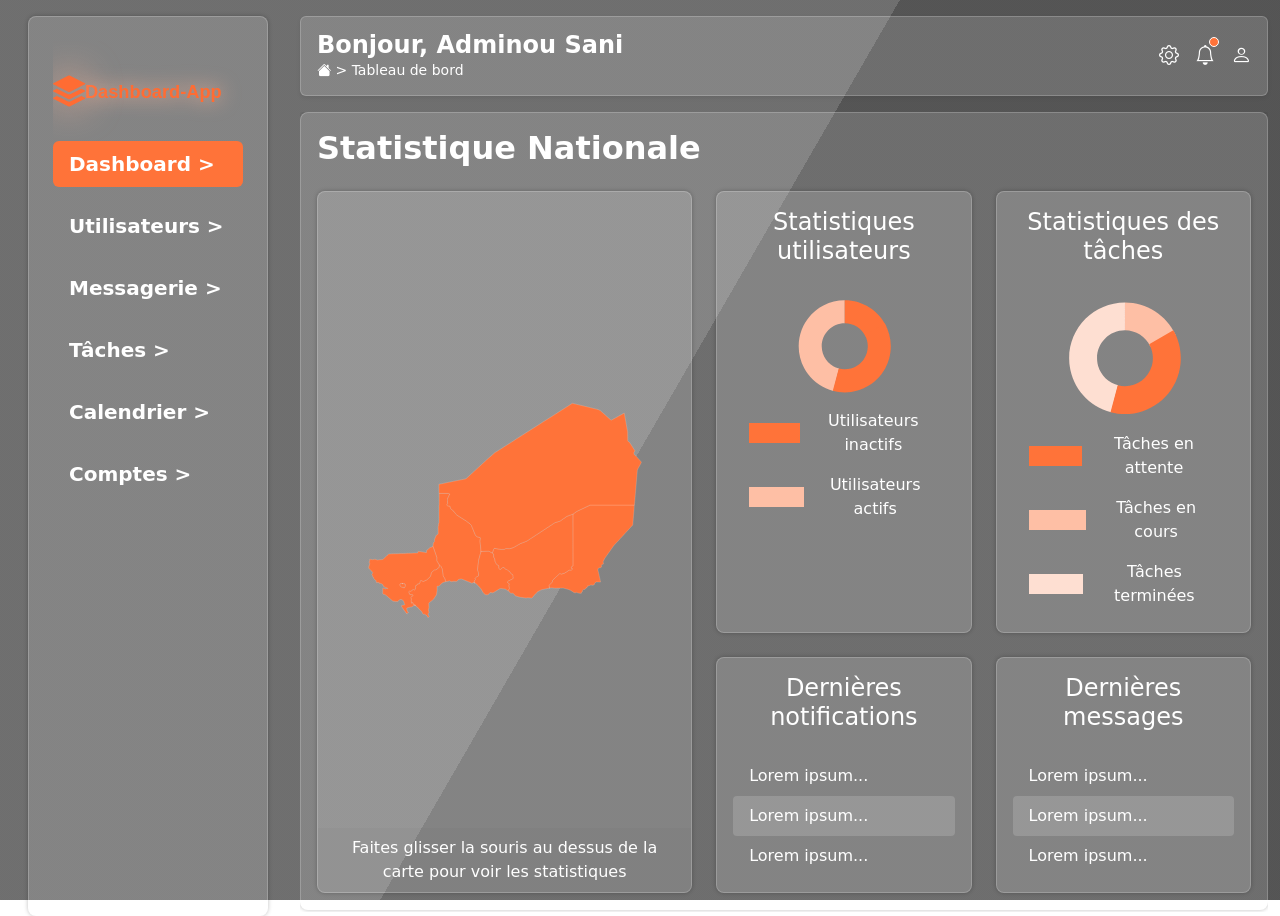
==== commit 15bf2ecc: "troisieme commit" ====
--- a/accueil.html
+++ b/accueil.html
@@ -17,7 +17,7 @@
     <div class="bg bg3"></div>
     <div class="container-fluid d-flex justify-content-between align-items-start gap-3">
         <!-- SIDEBAR DESKTOP -->
-        <div>
+        <div class="vh-100">
             <aside class="sidebar d-none d-lg-flex flex-column  rounded-3 m-3 p-4">
                 <div>
                     <?xml version="1.0" encoding="UTF-8" standalone="no"?>
@@ -150,7 +150,7 @@
             </div>
         </div>
         <!-- ZONE DROITE : navbar + contenu -->
-        <div>
+        <div class="vh-100">
             <!--  SCROLLSPY -->
 
             <nav id="navbar-dashboard" class="navbar px-3 my-3 rounded shadow-sm sticky-top ">
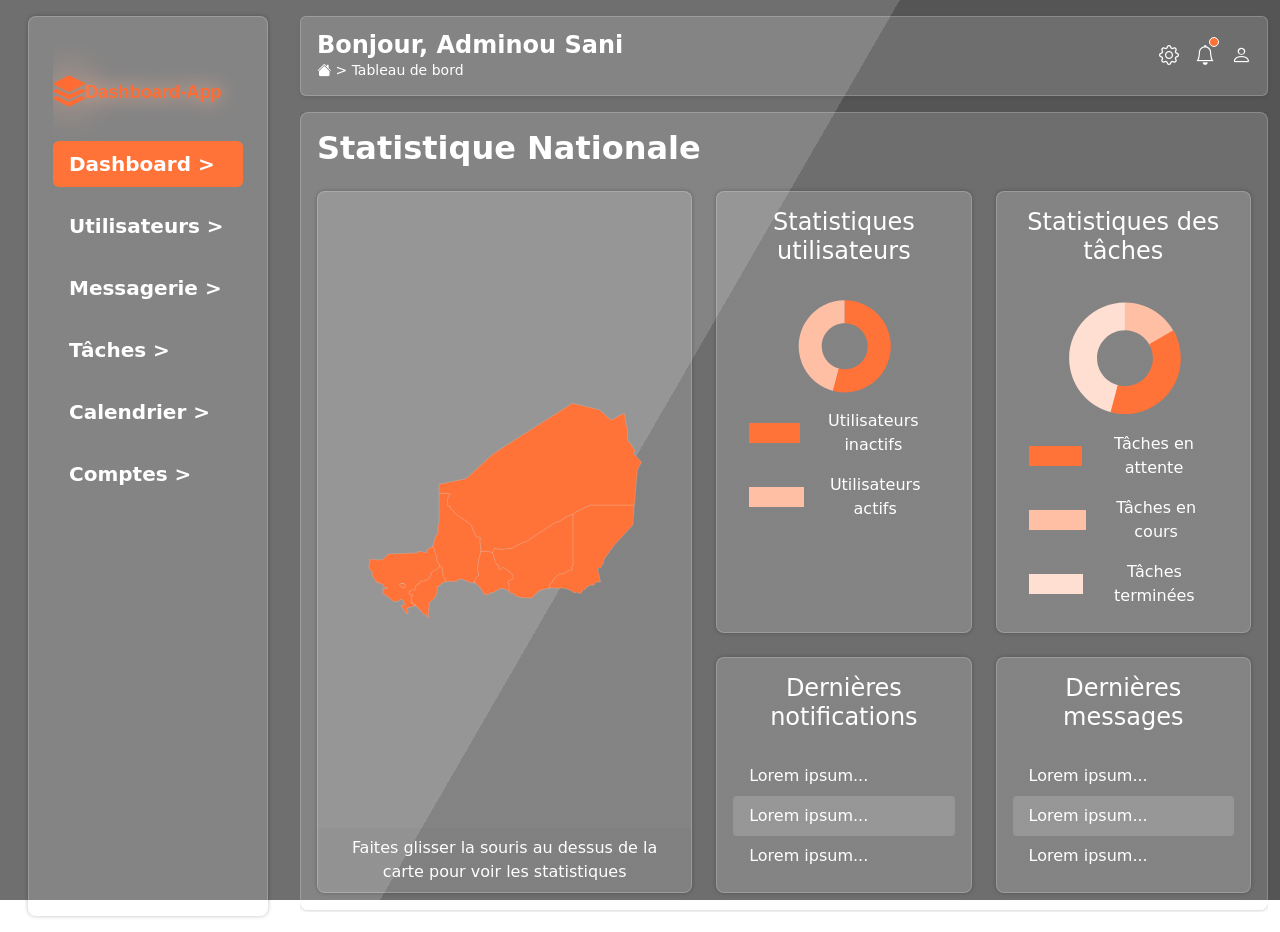
==== commit 0438b788: "troisieme commit" ====
--- a/accueil.html
+++ b/accueil.html
@@ -17,7 +17,7 @@
     <div class="bg bg3"></div>
     <div class="container-fluid d-flex justify-content-between align-items-start gap-3">
         <!-- SIDEBAR DESKTOP -->
-        <div class="vh-100">
+        <div class="">
             <aside class="sidebar d-none d-lg-flex flex-column  rounded-3 m-3 p-4">
                 <div>
                     <?xml version="1.0" encoding="UTF-8" standalone="no"?>
@@ -150,7 +150,7 @@
             </div>
         </div>
         <!-- ZONE DROITE : navbar + contenu -->
-        <div class="vh-100">
+        <div class="flex-grow-1 min-width-0">
             <!--  SCROLLSPY -->
 
             <nav id="navbar-dashboard" class="navbar px-3 my-3 rounded shadow-sm sticky-top ">
